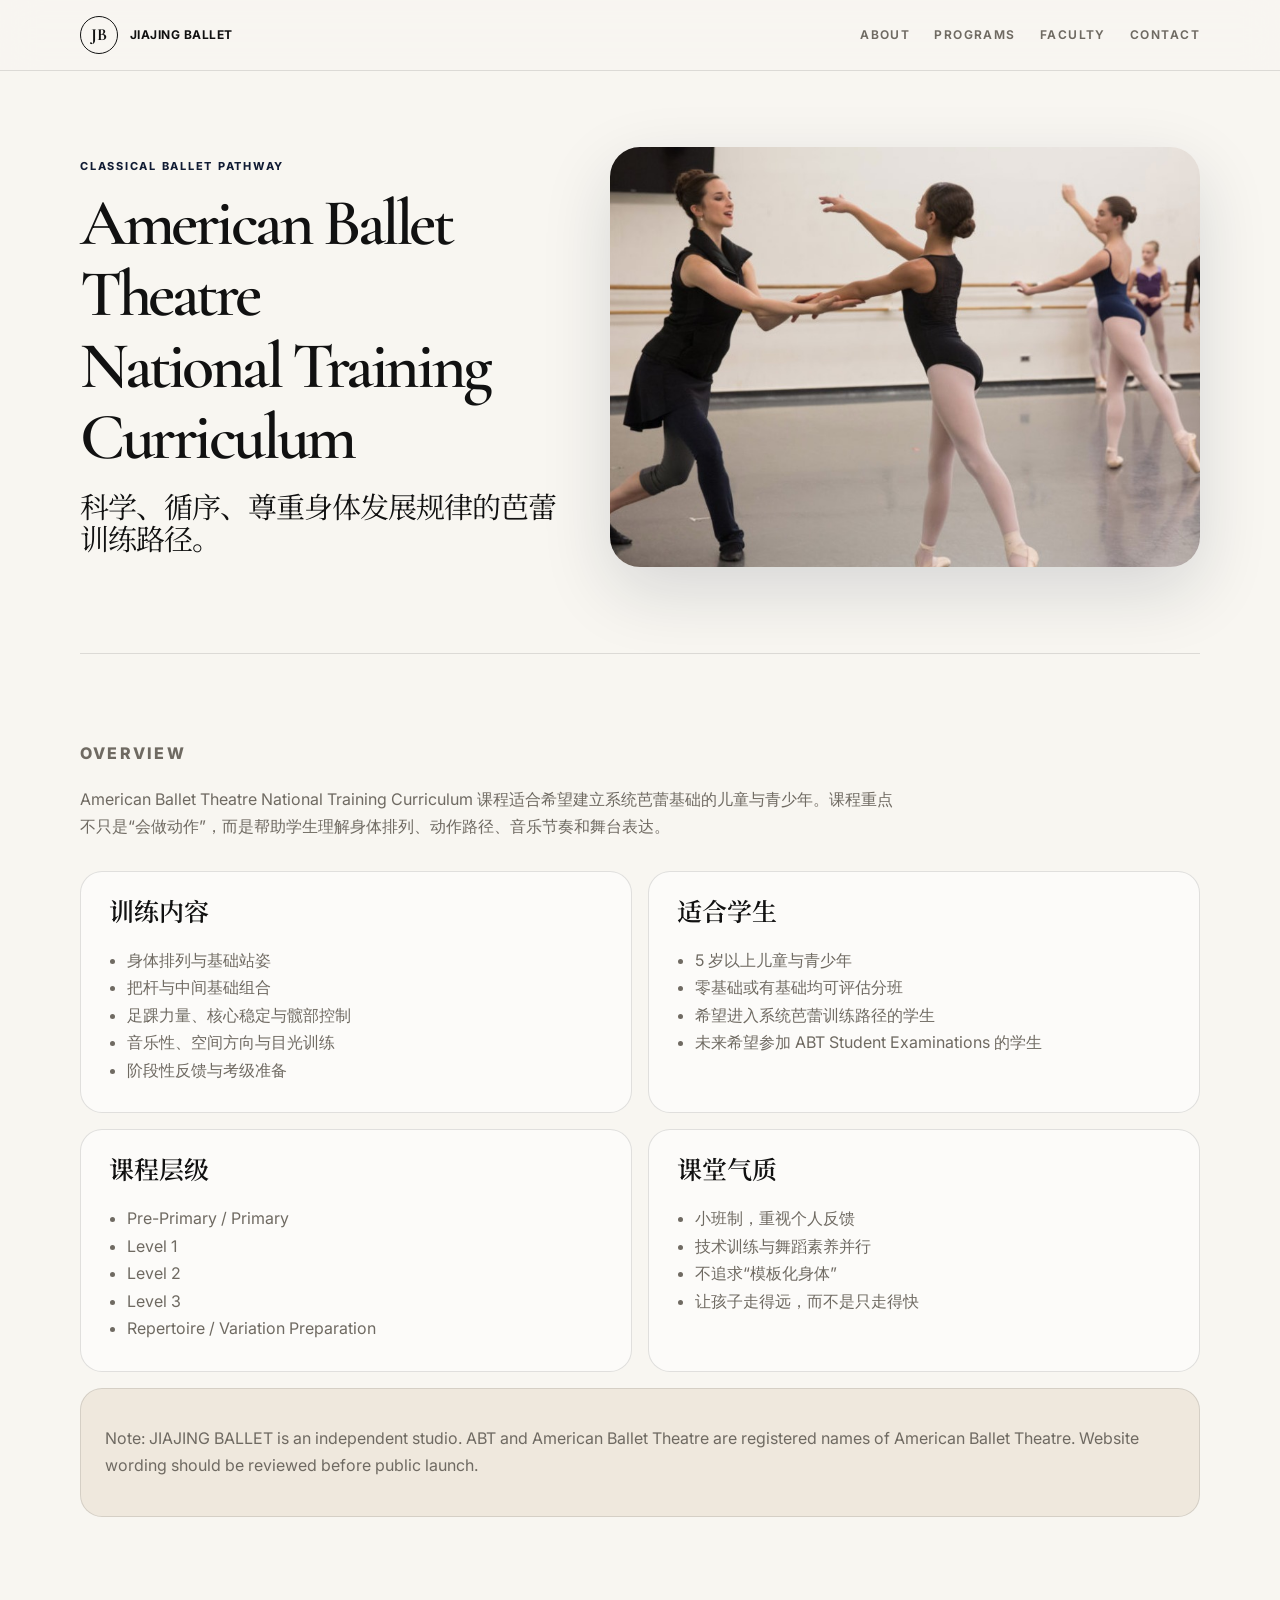
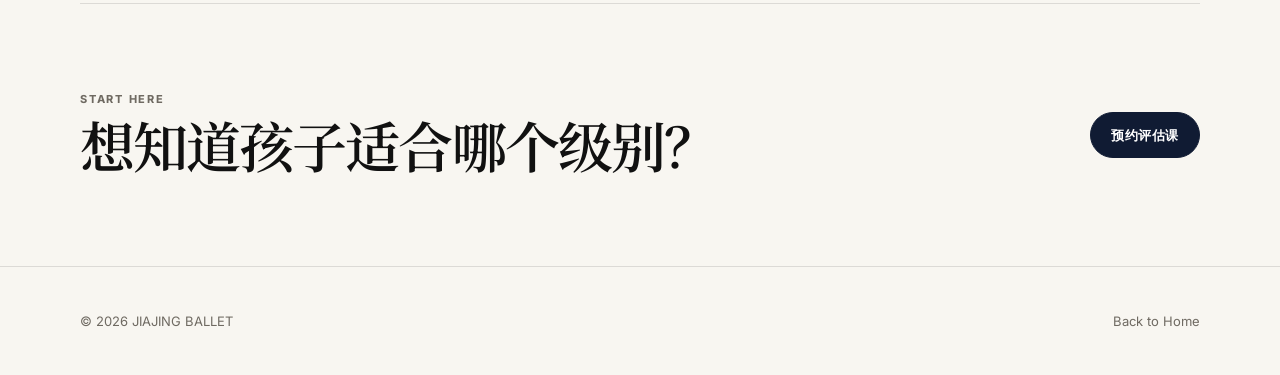
==== programs/abt-ntc.html @ e7e63615 "Add files via upload" ====
<!DOCTYPE html>
<html lang="zh-CN">
<head>
  <meta charset="UTF-8" />
  <meta name="viewport" content="width=device-width, initial-scale=1.0" />
  <title>American Ballet Theatre National Training Curriculum | JIAJING BALLET</title>
  <meta name="description" content="JIAJING BALLET American Ballet Theatre National Training Curriculum 课程介绍。" />
  <link rel="preconnect" href="https://fonts.googleapis.com">
  <link rel="preconnect" href="https://fonts.gstatic.com" crossorigin>
  <link href="https://fonts.googleapis.com/css2?family=Cormorant+Garamond:wght@500;600;700&family=Inter:wght@400;500;600;700&family=Noto+Serif+SC:wght@500;600;700&display=swap" rel="stylesheet">
  <link rel="stylesheet" href="../styles.css" />
</head>
<body>
  <header class="site-header">
    <a class="logo" href="../index.html#hero" aria-label="JIAJING BALLET Home">
      <span class="logo-mark">JB</span>
      <span class="logo-text">JIAJING BALLET</span>
    </a>
    <button class="nav-toggle" aria-label="打开菜单" aria-expanded="false"><span></span><span></span><span></span></button>
    <nav class="main-nav" aria-label="主导航">
      <a href="../index.html#about">About</a>
      <a href="../index.html#programs">Programs</a>
      <a href="../index.html#faculty">Faculty</a>
      <a href="../index.html#contact">Contact</a>
    </nav>
  </header>

  <main>
    <section class="page-hero section-shell">
      <div>
        <p class="eyebrow">Classical Ballet Pathway</p>
        <h1><span>American Ballet Theatre</span><span>National Training Curriculum</span></h1>
        <p class="hero-subtitle">科学、循序、尊重身体发展规律的芭蕾训练路径。</p>
      </div>
      <img src="../assets/abt-class-photo.jpg" alt="Ballet class training at JIAJING BALLET" />
    </section>

    <section class="program-detail section-shell">
      <div class="detail-intro">
        <p class="label">Overview</p>
        <p>American Ballet Theatre National Training Curriculum 课程适合希望建立系统芭蕾基础的儿童与青少年。课程重点不只是“会做动作”，而是帮助学生理解身体排列、动作路径、音乐节奏和舞台表达。</p>
      </div>

      <div class="detail-grid">
        <article>
          <h3>训练内容</h3>
          <ul>
            <li>身体排列与基础站姿</li>
            <li>把杆与中间基础组合</li>
            <li>足踝力量、核心稳定与髋部控制</li>
            <li>音乐性、空间方向与目光训练</li>
            <li>阶段性反馈与考级准备</li>
          </ul>
        </article>
        <article>
          <h3>适合学生</h3>
          <ul>
            <li>5 岁以上儿童与青少年</li>
            <li>零基础或有基础均可评估分班</li>
            <li>希望进入系统芭蕾训练路径的学生</li>
            <li>未来希望参加 ABT Student Examinations 的学生</li>
          </ul>
        </article>
        <article>
          <h3>课程层级</h3>
          <ul>
            <li>Pre-Primary / Primary</li>
            <li>Level 1</li>
            <li>Level 2</li>
            <li>Level 3</li>
            <li>Repertoire / Variation Preparation</li>
          </ul>
        </article>
        <article>
          <h3>课堂气质</h3>
          <ul>
            <li>小班制，重视个人反馈</li>
            <li>技术训练与舞蹈素养并行</li>
            <li>不追求“模板化身体”</li>
            <li>让孩子走得远，而不是只走得快</li>
          </ul>
        </article>
      </div>

      <div class="legal-note">
        <p>Note: JIAJING BALLET is an independent studio. ABT and American Ballet Theatre are registered names of American Ballet Theatre. Website wording should be reviewed before public launch.</p>
      </div>
    </section>

    <section class="contact strip section-shell">
      <div>
        <p class="eyebrow">Start Here</p>
        <h2>想知道孩子适合哪个级别？</h2>
      </div>
      <a class="button primary" href="../index.html#contact">预约评估课</a>
    </section>
  </main>

  <footer class="site-footer">
    <p>© 2026 JIAJING BALLET</p>
    <p><a href="../index.html">Back to Home</a></p>
  </footer>
  <script src="../script.js"></script>
</body>
</html>
---- styles.css ----
:root {
  --ink: #111111;
  --muted: #6f6a62;
  --paper: #f8f6f1;
  --cream: #e9dfd1;
  --white: #ffffff;
  --navy: #101b33;
  --soft-navy: #1d2c4a;
  --deep-navy: #080d1c;
  --sand: #f1eadf;
  --accent: #b7a17f;
  --stone: #cbc2b4;
  --line: rgba(17, 17, 17, 0.12);
  --shadow: 0 24px 70px rgba(16, 27, 51, 0.14);
  --radius-xl: 30px;
  --radius-lg: 22px;
  --radius-md: 14px;
}

* { box-sizing: border-box; }

html { scroll-behavior: smooth; }

body {
  margin: 0;
  font-family: "Inter", "PingFang SC", "Microsoft YaHei", sans-serif;
  background: var(--paper);
  color: var(--ink);
  line-height: 1.72;
}

a { color: inherit; text-decoration: none; }
img { display: block; max-width: 100%; }

.section-shell {
  width: min(1120px, calc(100% - 40px));
  margin: 0 auto;
}

.site-header {
  position: sticky;
  top: 0;
  z-index: 20;
  display: flex;
  align-items: center;
  justify-content: space-between;
  padding: 16px max(20px, calc((100vw - 1120px) / 2));
  background: rgba(248, 246, 241, 0.9);
  backdrop-filter: blur(18px);
  border-bottom: 1px solid var(--line);
}

.logo {
  display: flex;
  align-items: center;
  gap: 12px;
  font-weight: 700;
  letter-spacing: 0.03em;
}

.logo-mark {
  display: grid;
  place-items: center;
  width: 38px;
  height: 38px;
  border: 1px solid var(--ink);
  border-radius: 50%;
  font-family: "Cormorant Garamond", serif;
  font-size: 17px;
}

.logo-text {
  text-transform: uppercase;
  font-size: 12px;
}

.main-nav {
  display: flex;
  align-items: center;
  gap: 24px;
  font-size: 12px;
  font-weight: 650;
  text-transform: uppercase;
  letter-spacing: 0.12em;
}

.main-nav a {
  color: var(--muted);
  transition: color 180ms ease;
}

.main-nav a:hover { color: var(--ink); }

.nav-toggle {
  display: none;
  flex-direction: column;
  gap: 5px;
  border: 0;
  background: transparent;
  padding: 8px;
}

.nav-toggle span {
  width: 24px;
  height: 2px;
  background: var(--ink);
}

.eyebrow {
  margin: 0 0 12px;
  color: var(--navy);
  font-size: 11px;
  font-weight: 750;
  letter-spacing: 0.16em;
  text-transform: uppercase;
}

h1, h2, h3 {
  margin: 0;
  line-height: 1.08;
}

h1 {
  font-family: "Cormorant Garamond", "Noto Serif SC", serif;
  font-size: clamp(52px, 8.8vw, 116px);
  font-weight: 600;
  letter-spacing: -0.052em;
}

h1 span,
.program-card h3 span { display: block; }

h2 {
  font-family: "Cormorant Garamond", "Noto Serif SC", serif;
  font-size: clamp(34px, 4.3vw, 58px);
  font-weight: 600;
  letter-spacing: -0.035em;
}

h3 {
  font-family: "Cormorant Garamond", "Noto Serif SC", serif;
  font-size: 27px;
  font-weight: 600;
}

.hero {
  min-height: calc(100vh - 71px);
  display: grid;
  align-content: center;
  gap: 66px;
  padding: 58px 0 78px;
}

.hero-brand {
  text-align: center;
  margin-bottom: 6px;
}

.hero-brand h1 {
  white-space: nowrap;
}

.slogan {
  width: fit-content;
  margin: 22px auto 0;
  padding: 8px 16px;
  border: 1px solid var(--line);
  border-radius: 999px;
  background: rgba(255, 255, 255, 0.52);
  color: var(--navy);
  font-size: 13px;
  font-weight: 760;
  letter-spacing: 0.09em;
  text-transform: uppercase;
}

.hero-content {
  display: grid;
  grid-template-columns: minmax(0, 1fr) 0.72fr;
  align-items: center;
  gap: 52px;
}

.hero-copy {
  position: relative;
  z-index: 1;
}

.hero-statement {
  max-width: 720px;
  margin: 0;
  color: var(--navy);
  font-size: clamp(22px, 2.45vw, 34px);
  font-weight: 720;
  line-height: 1.42;
  letter-spacing: -0.03em;
}

.hero-subtitle {
  max-width: 660px;
  margin: 24px 0 0;
  font-family: "Cormorant Garamond", "Noto Serif SC", serif;
  color: var(--ink);
  font-size: clamp(30px, 3.9vw, 54px);
  line-height: 1.1;
  letter-spacing: -0.035em;
}

.hero-body {
  max-width: 650px;
  margin: 26px 0 0;
  color: var(--muted);
  font-size: 15.5px;
}

.hero-actions {
  display: flex;
  flex-wrap: wrap;
  gap: 12px;
  margin-top: 34px;
}

.button {
  display: inline-flex;
  align-items: center;
  justify-content: center;
  min-height: 46px;
  padding: 0 20px;
  border-radius: 999px;
  border: 1px solid var(--ink);
  font-size: 13px;
  font-weight: 750;
  letter-spacing: 0.04em;
  transition: transform 180ms ease, background 180ms ease, color 180ms ease;
  cursor: pointer;
}

.button:hover { transform: translateY(-2px); }

.button.primary {
  background: var(--navy);
  border-color: var(--navy);
  color: var(--white);
}

.button.ghost {
  background: transparent;
  color: var(--ink);
}

.text-link {
  display: inline-flex;
  margin-top: 20px;
  color: var(--ink);
  font-size: 13px;
  font-weight: 800;
  letter-spacing: 0.05em;
  text-transform: uppercase;
}

.hero-visual {
  position: relative;
  justify-self: end;
  width: min(100%, 392px);
}

.hero-image,
.hero-visual img {
  width: 100%;
  height: auto;
  max-height: 560px;
  object-fit: contain;
  object-position: center center;
  background: transparent;
  border-radius: var(--radius-xl);
  box-shadow: var(--shadow);
}

.about,
.programs,
.faculty,
.schedule,
.faq,
.contact,
.program-detail,
.strip {
  padding: 86px 0;
  border-top: 1px solid var(--line);
}

.about {
  display: grid;
  grid-template-columns: 0.88fr 1.12fr;
  gap: 56px;
}

.section-kicker {
  position: sticky;
  top: 112px;
  align-self: start;
}

.mission-block {
  padding: 0;
  border: 0;
  border-radius: 0;
  background: transparent;
}

.mission-block p {
  margin: 0 0 18px;
  font-size: 18px;
}

.label {
  margin: 0 0 18px;
  color: var(--navy);
  font-size: 12px;
  font-weight: 800;
  letter-spacing: 0.14em;
  text-transform: uppercase;
}

.mission-block p:not(.label),
.section-heading > p,
.visual-copy p,
.faculty-card p,
.faq p,
.contact p,
.detail-intro p,
.legal-note p,
.program-card p,
.schedule-list p,
.about-grid p,
.detail-grid li,
.detail-grid p {
  color: var(--muted);
}

.growth-heading {
  grid-column: 1 / -1;
  margin-top: 8px;
}

.growth-heading h2 { max-width: 760px; }

.about-grid {
  grid-column: 1 / -1;
  display: grid;
  grid-template-columns: repeat(4, 1fr);
  gap: 16px;
  margin-top: 10px;
}

.about-grid article,
.program-card,
.faculty-card,
.schedule-list,
.faq details,
.contact-form,
.detail-grid article,
.legal-note {
  border: 1px solid var(--line);
  border-radius: var(--radius-lg);
  background: rgba(255, 255, 255, 0.58);
}

.about-grid article { padding: 24px; }

.number,
.tag,
.role,
.note,
.form-hint {
  color: var(--muted);
  font-size: 12px;
}

.about-grid h3 { margin-top: 36px; }

.section-heading {
  display: flex;
  align-items: end;
  justify-content: space-between;
  gap: 36px;
  margin-bottom: 34px;
}

.section-heading > p {
  max-width: 470px;
  margin: 0;
  font-size: 15px;
}

.program-grid {
  display: grid;
  gap: 18px;
}

.program-grid.two-only { grid-template-columns: repeat(2, 1fr); }

.program-card {
  overflow: hidden;
  display: flex;
  flex-direction: column;
}

.program-logo-area {
  display: grid;
  place-items: center;
  width: 100%;
  height: 310px;
  overflow: hidden;
  background: var(--white);
}

.program-logo-area img {
  width: 100%;
  height: 100%;
  object-fit: contain;
}

.program-card-body {
  padding: 28px;
  background: var(--sand);
  border-top: 1px solid var(--line);
  flex: 1;
  display: flex;
  flex-direction: column;
}

.program-card.logo-card { background: var(--white); }

.program-card.logo-card h3 { font-size: clamp(24px, 2.7vw, 34px); }

.program-card-body .text-link { margin-top: auto; padding-top: 24px; }

.faculty-card {
  display: grid;
  grid-template-columns: 290px 1fr;
  gap: 34px;
  padding: 28px;
}

.faculty-portrait {
  width: 100%;
  height: 340px;
  object-fit: cover;
  object-position: center top;
  border-radius: var(--radius-md);
}

.schedule-list { overflow: hidden; }

.schedule-list div {
  display: grid;
  grid-template-columns: 260px 1fr;
  gap: 24px;
  padding: 23px 28px;
  border-bottom: 1px solid var(--line);
}

.schedule-list div:last-child { border-bottom: 0; }

.schedule-list span {
  display: block;
  font-weight: 800;
  letter-spacing: 0.03em;
}

.schedule-list p { margin: 0; }

.faq details {
  padding: 21px 24px;
  margin-bottom: 12px;
}

.faq summary {
  cursor: pointer;
  font-weight: 800;
}

.contact {
  display: grid;
  grid-template-columns: 0.86fr 1.14fr;
  gap: 48px;
}

.contact-form {
  display: grid;
  gap: 17px;
  padding: 26px;
}

label {
  display: grid;
  gap: 8px;
  font-size: 13px;
  font-weight: 800;
  letter-spacing: 0.04em;
}

input,
select {
  width: 100%;
  border: 1px solid var(--line);
  border-radius: 14px;
  background: var(--white);
  padding: 13px 15px;
  font: inherit;
  color: var(--ink);
}

.site-footer {
  display: flex;
  justify-content: space-between;
  gap: 24px;
  padding: 30px max(20px, calc((100vw - 1120px) / 2));
  border-top: 1px solid var(--line);
  color: var(--muted);
  font-size: 13px;
}

.page-hero {
  display: grid;
  grid-template-columns: 0.9fr 1.1fr;
  gap: 48px;
  align-items: center;
  padding: 76px 0 86px;
  min-height: 560px;
}

.page-hero img {
  width: 100%;
  height: 420px;
  object-fit: cover;
  object-position: center center;
  border-radius: var(--radius-xl);
  box-shadow: var(--shadow);
}

.page-hero h1 { font-size: clamp(38px, 5.3vw, 66px); }

.page-hero .hero-subtitle {
  font-size: clamp(21px, 2.3vw, 29px);
  max-width: 620px;
  margin-top: 20px;
}

.page-hero-dark {
  width: 100%;
  max-width: none;
  padding-left: max(20px, calc((100vw - 1120px) / 2));
  padding-right: max(20px, calc((100vw - 1120px) / 2));
  background: linear-gradient(135deg, var(--deep-navy), var(--soft-navy));
  color: var(--white);
}

.page-hero-dark .eyebrow,
.page-hero-dark .hero-subtitle { color: rgba(255, 255, 255, 0.82); }

.detail-intro {
  max-width: 820px;
  margin-bottom: 30px;
}

.detail-intro h2 { margin-bottom: 18px; }

.detail-grid {
  display: grid;
  grid-template-columns: repeat(2, 1fr);
  gap: 16px;
}

.detail-grid.three { grid-template-columns: repeat(3, 1fr); }

.detail-grid article { padding: 28px; }

.detail-grid ul {
  margin: 20px 0 0;
  padding-left: 18px;
}

.detail-grid p { margin: 18px 0 0; }

.detail-soft {
  background: var(--sand);
  width: 100%;
  max-width: none;
  padding-left: max(20px, calc((100vw - 1120px) / 2));
  padding-right: max(20px, calc((100vw - 1120px) / 2));
}

.legal-note {
  margin-top: 16px;
  padding: 20px 24px;
  background: rgba(233, 223, 209, 0.6);
}



.program-detail h2 {
  font-size: clamp(30px, 3.6vw, 46px);
}

.detail-intro p {
  font-size: 16px;
}

.detail-grid article h3 {
  font-size: 25px;
}

.rambert-gallery {
  display: grid;
  grid-template-columns: repeat(3, 1fr);
  gap: 16px;
  margin: 34px 0 0;
}

.rambert-gallery figure {
  margin: 0;
  overflow: hidden;
  border-radius: var(--radius-lg);
  border: 1px solid var(--line);
  background: var(--white);
}

.rambert-gallery img {
  width: 100%;
  height: 240px;
  object-fit: cover;
  object-position: center center;
}

.rambert-gallery figcaption {
  padding: 12px 14px 14px;
  color: var(--muted);
  font-size: 11px;
  line-height: 1.45;
}

.strip {
  display: flex;
  align-items: center;
  justify-content: space-between;
  gap: 24px;
}

@media (max-width: 900px) {
  .nav-toggle { display: flex; }

  .main-nav {
    position: fixed;
    top: 71px;
    left: 0;
    right: 0;
    display: none;
    flex-direction: column;
    align-items: flex-start;
    padding: 22px 20px 28px;
    background: var(--paper);
    border-bottom: 1px solid var(--line);
  }

  .main-nav.is-open { display: flex; }

  .hero-content,
  .about,
  .contact,
  .faculty-card,
  .page-hero,
  .detail-grid,
  .detail-grid.three,
  .rambert-gallery {
    grid-template-columns: 1fr;
  }

  .hero {
    padding-top: 42px;
    gap: 42px;
  }

  .hero-brand h1 { white-space: normal; }

  .section-kicker { position: static; }

  .hero-visual {
    justify-self: center;
    width: min(100%, 360px);
  }

  .hero-image,
  .hero-visual img {
    min-height: 0;
    height: auto;
    max-height: 520px;
  }

  .about-grid,
  .program-grid.two-only {
    grid-template-columns: 1fr 1fr;
  }

  .section-heading,
  .strip {
    align-items: flex-start;
    flex-direction: column;
  }

  .schedule-list div {
    grid-template-columns: 1fr;
    gap: 8px;
  }
}

@media (max-width: 520px) {
  .section-shell { width: min(100% - 28px, 1120px); }

  .hero,
  .about,
  .programs,
  .faculty,
  .schedule,
  .faq,
  .contact,
  .program-detail,
  .strip {
    padding: 64px 0;
  }

  .hero {
    padding-top: 36px;
    gap: 36px;
  }

  h1 { font-size: clamp(48px, 17vw, 76px); }

  .hero-statement { font-size: 22px; }
  .hero-subtitle { font-size: 34px; }

  .hero-image,
  .hero-visual img {
    min-height: 0;
    height: auto;
    max-height: 430px;
  }

  .about-grid,
  .program-grid.two-only {
    grid-template-columns: 1fr;
  }

  .program-logo-area { height: 230px; }

  .rambert-gallery img { height: 260px; }

  .faculty-card,
  .contact-form,
  .detail-grid article,
  .about-grid article {
    padding: 22px;
  }

  .site-footer {
    flex-direction: column;
  }
}
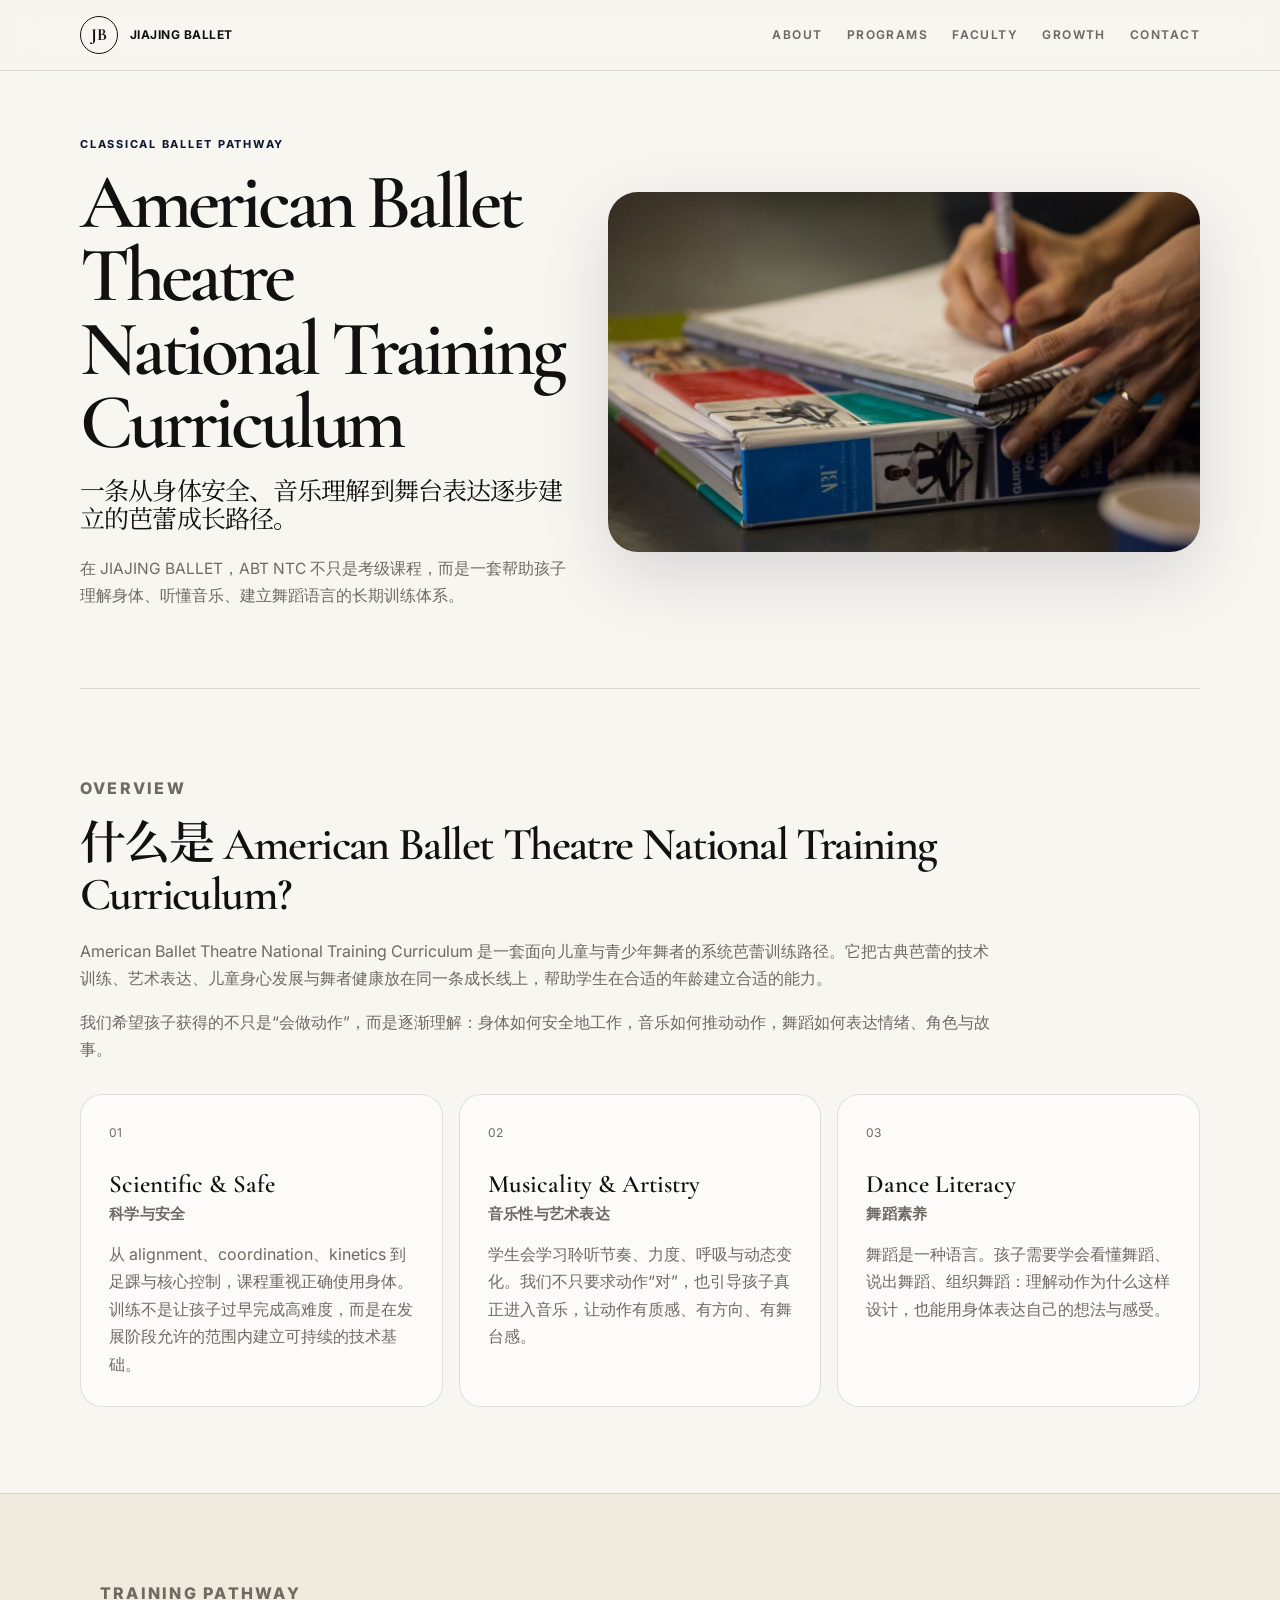
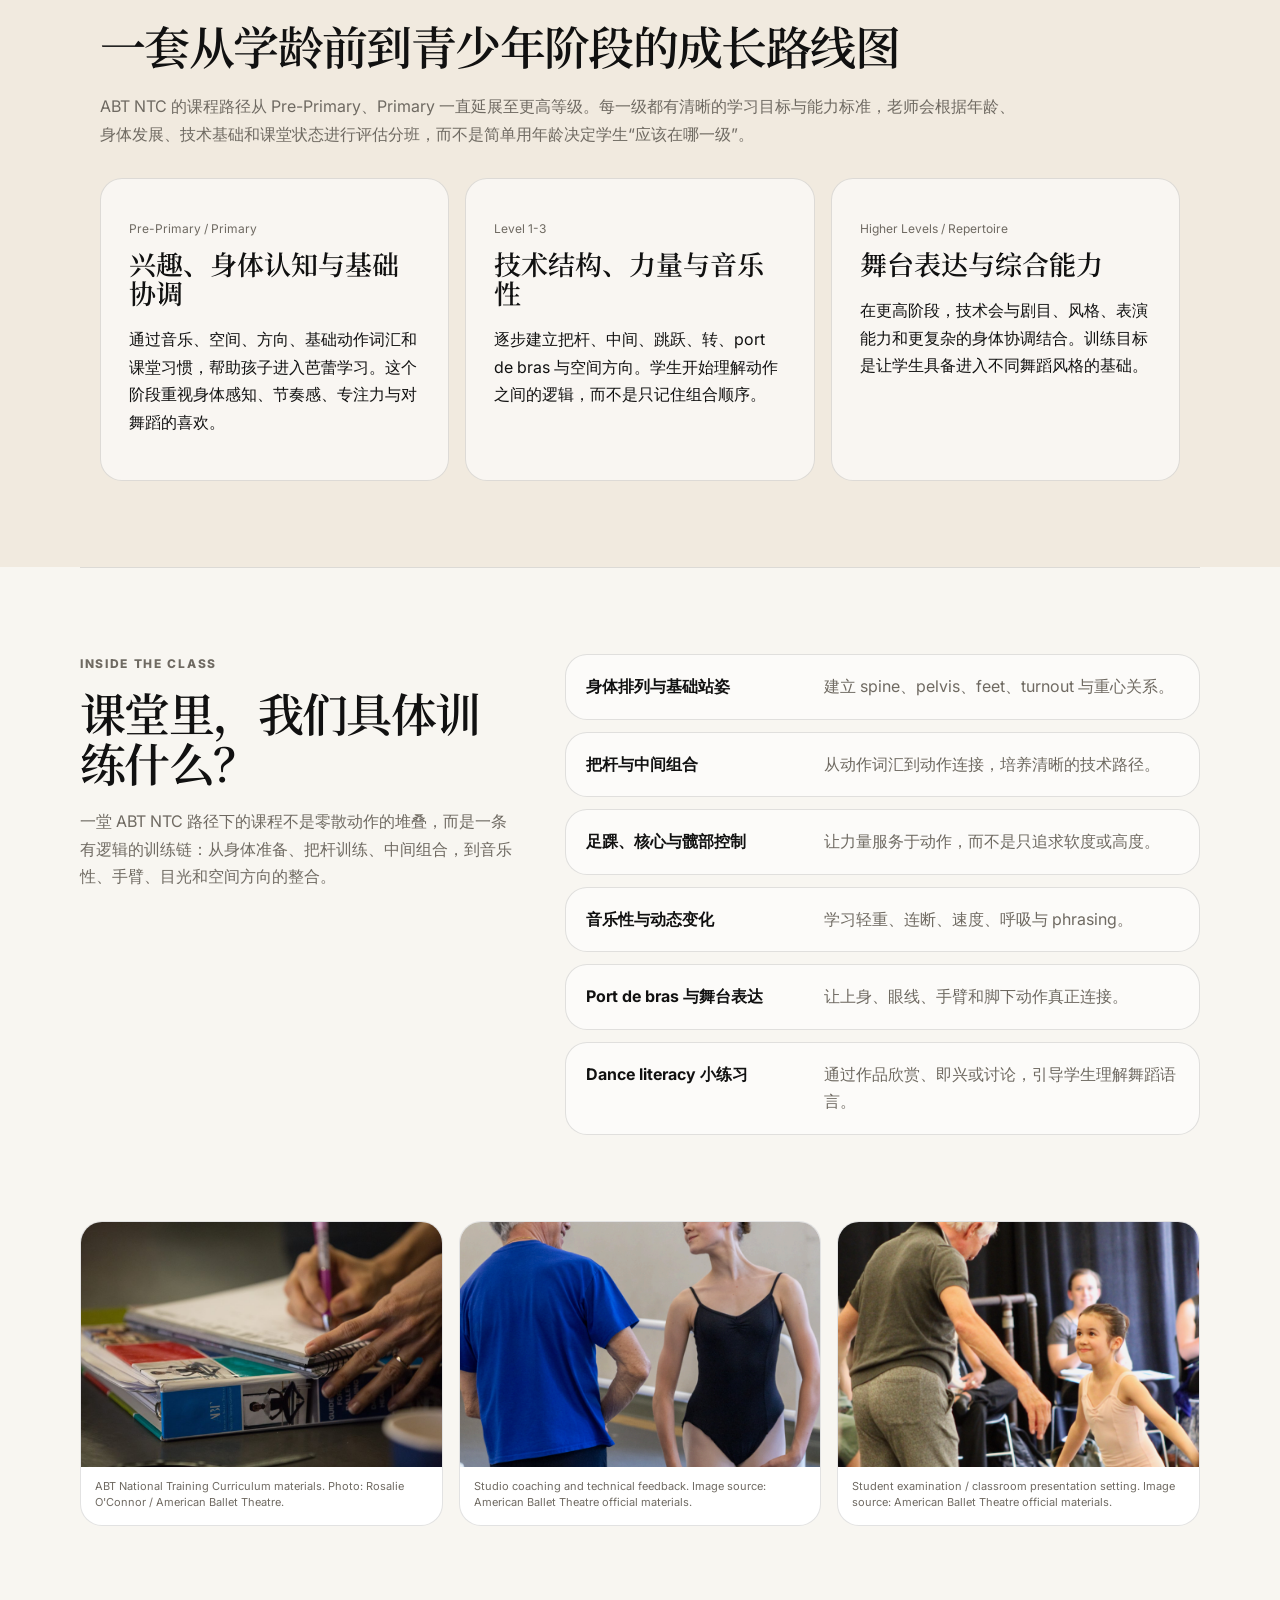
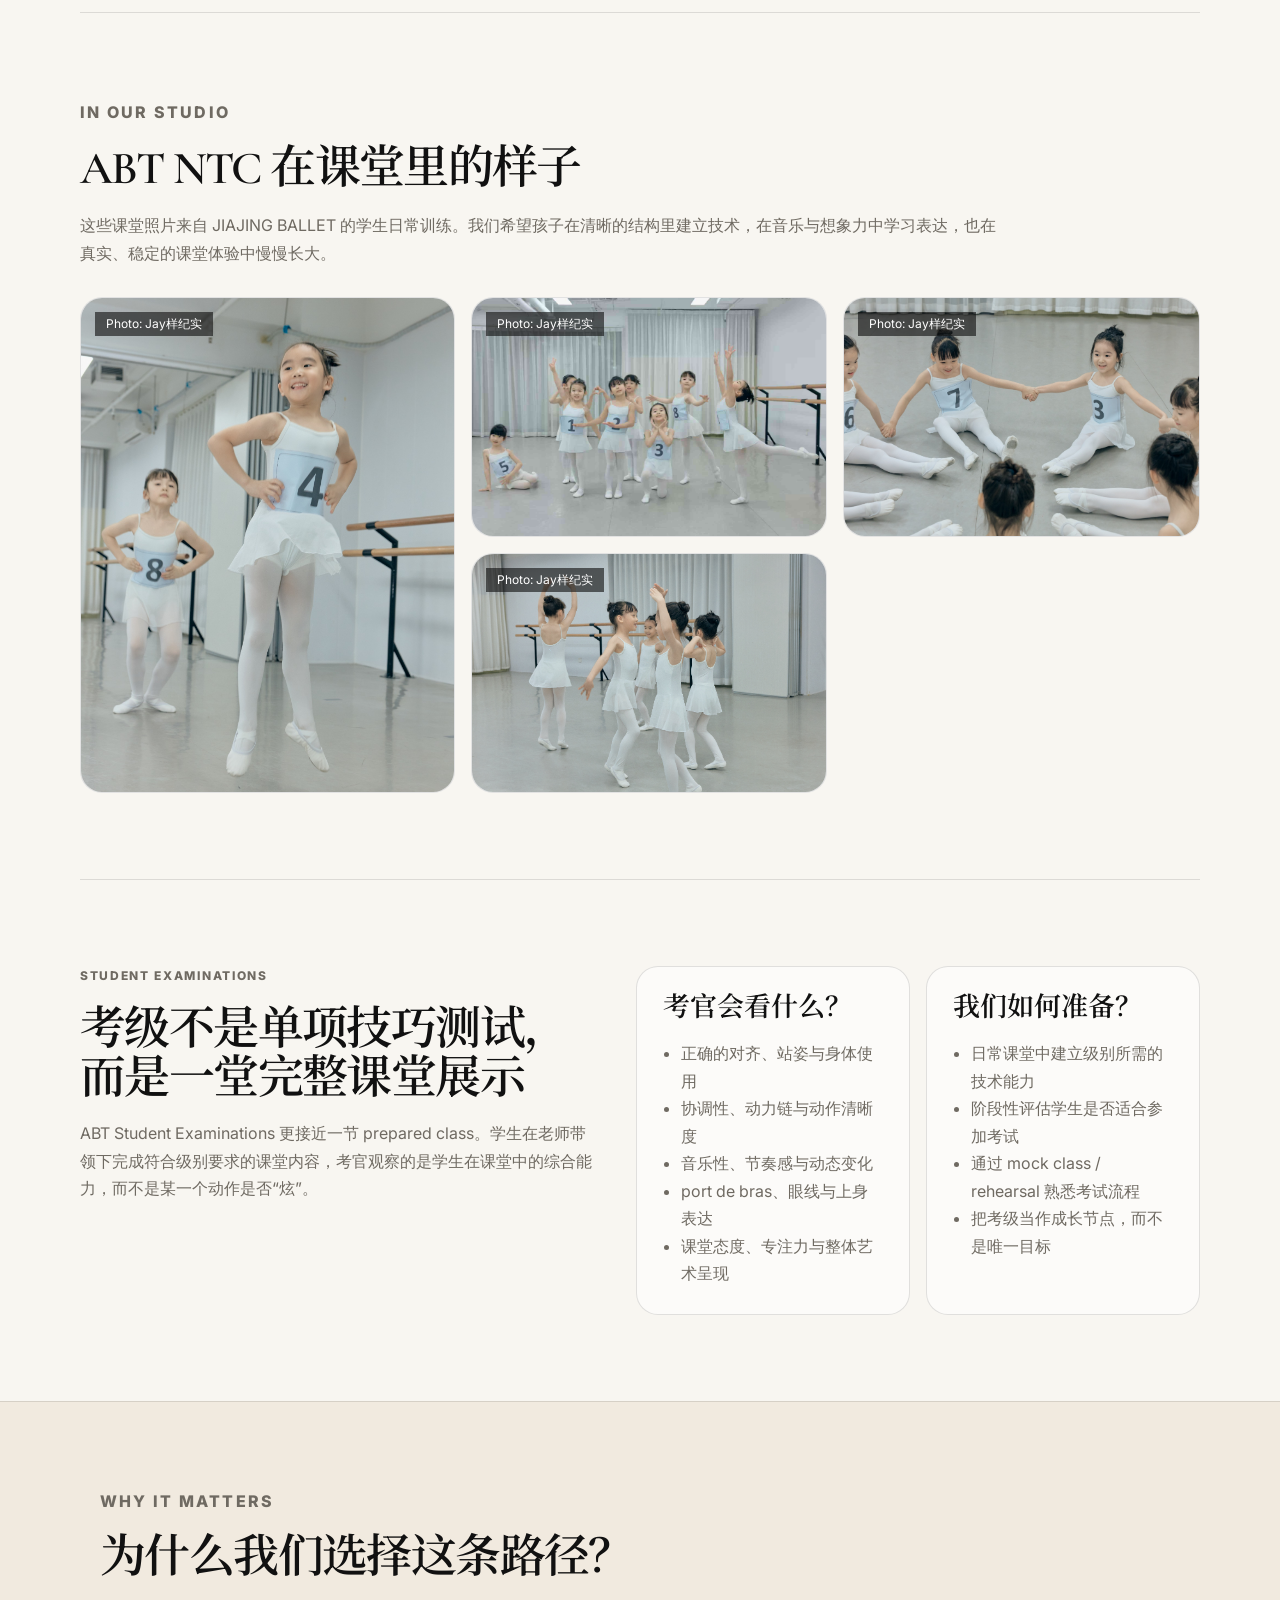
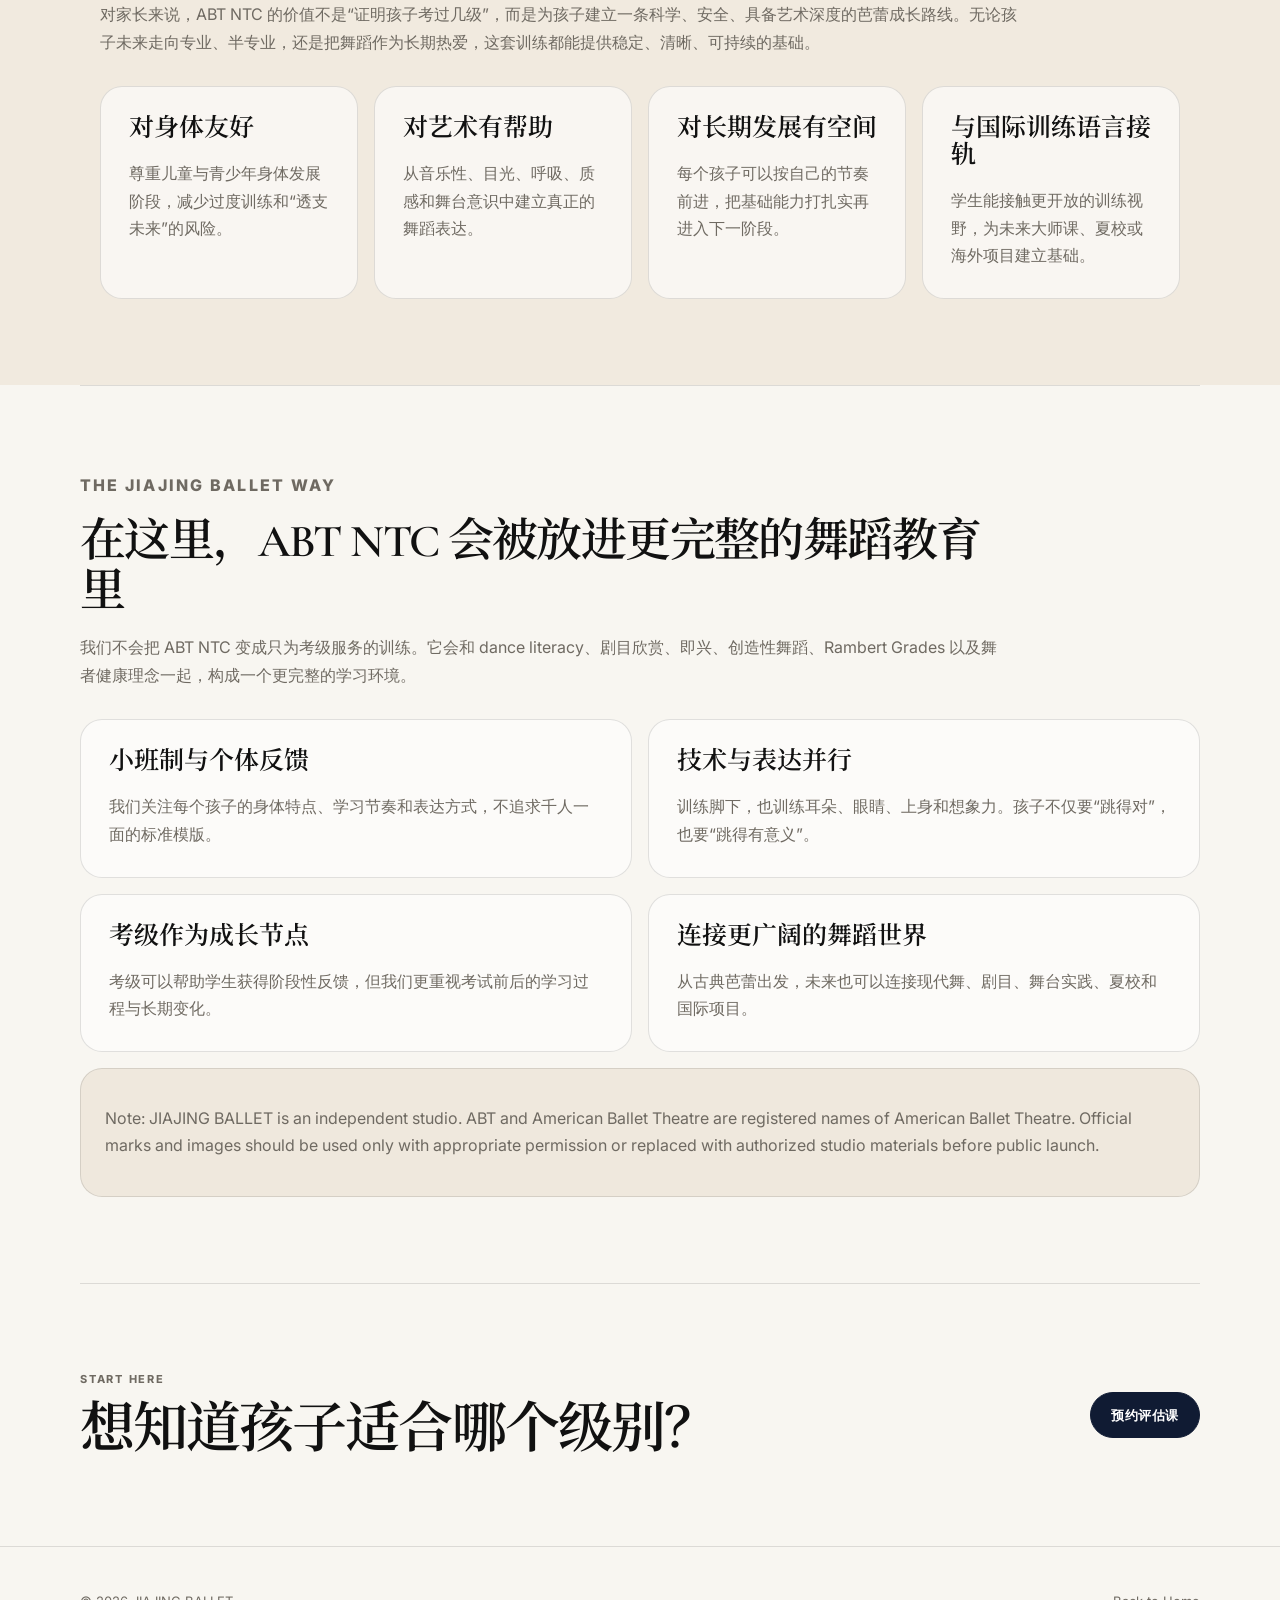
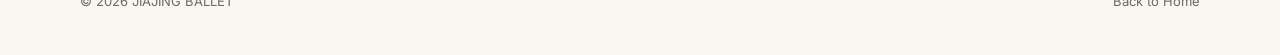
==== commit 1738537f: "Add files via upload" ====
--- a/programs/abt-ntc.html
+++ b/programs/abt-ntc.html
@@ -4,7 +4,7 @@
   <meta charset="UTF-8" />
   <meta name="viewport" content="width=device-width, initial-scale=1.0" />
   <title>American Ballet Theatre National Training Curriculum | JIAJING BALLET</title>
-  <meta name="description" content="JIAJING BALLET American Ballet Theatre National Training Curriculum 课程介绍。" />
+  <meta name="description" content="JIAJING BALLET American Ballet Theatre National Training Curriculum 课程介绍：科学、安全、循序渐进的芭蕾训练路径，包含音乐性、舞蹈素养、个体发展与考级准备。" />
   <link rel="preconnect" href="https://fonts.googleapis.com">
   <link rel="preconnect" href="https://fonts.gstatic.com" crossorigin>
   <link href="https://fonts.googleapis.com/css2?family=Cormorant+Garamond:wght@500;600;700&family=Inter:wght@400;500;600;700&family=Noto+Serif+SC:wght@500;600;700&display=swap" rel="stylesheet">
@@ -21,69 +21,223 @@
       <a href="../index.html#about">About</a>
       <a href="../index.html#programs">Programs</a>
       <a href="../index.html#faculty">Faculty</a>
+      <a href="../index.html#growth">Growth</a>
       <a href="../index.html#contact">Contact</a>
     </nav>
   </header>
 
   <main>
-    <section class="page-hero section-shell">
+    <section class="page-hero section-shell abt-page-hero">
       <div>
         <p class="eyebrow">Classical Ballet Pathway</p>
         <h1><span>American Ballet Theatre</span><span>National Training Curriculum</span></h1>
-        <p class="hero-subtitle">科学、循序、尊重身体发展规律的芭蕾训练路径。</p>
-      </div>
-      <img src="../assets/abt-class-photo.jpg" alt="Ballet class training at JIAJING BALLET" />
-    </section>
-
-    <section class="program-detail section-shell">
-      <div class="detail-intro">
+        <p class="hero-subtitle">一条从身体安全、音乐理解到舞台表达逐步建立的芭蕾成长路径。</p>
+        <p class="page-hero-body">在 JIAJING BALLET，ABT NTC 不只是考级课程，而是一套帮助孩子理解身体、听懂音乐、建立舞蹈语言的长期训练体系。</p>
+      </div>
+      <img src="../assets/abt-ntc-notes-rosalie-oconnor.jpg" alt="American Ballet Theatre National Training Curriculum materials" />
+    </section>
+
+    <section class="program-detail section-shell">
+      <div class="detail-intro wide">
         <p class="label">Overview</p>
-        <p>American Ballet Theatre National Training Curriculum 课程适合希望建立系统芭蕾基础的儿童与青少年。课程重点不只是“会做动作”，而是帮助学生理解身体排列、动作路径、音乐节奏和舞台表达。</p>
-      </div>
-
+        <h2>什么是 American Ballet Theatre National Training Curriculum?</h2>
+        <p>American Ballet Theatre National Training Curriculum 是一套面向儿童与青少年舞者的系统芭蕾训练路径。它把古典芭蕾的技术训练、艺术表达、儿童身心发展与舞者健康放在同一条成长线上，帮助学生在合适的年龄建立合适的能力。</p>
+        <p>我们希望孩子获得的不只是“会做动作”，而是逐渐理解：身体如何安全地工作，音乐如何推动动作，舞蹈如何表达情绪、角色与故事。</p>
+      </div>
+
+      <div class="detail-grid three abt-principles">
+        <article>
+          <span class="number">01</span>
+          <h3>Scientific &amp; Safe<span>科学与安全</span></h3>
+          <p>从 alignment、coordination、kinetics 到足踝与核心控制，课程重视正确使用身体。训练不是让孩子过早完成高难度，而是在发展阶段允许的范围内建立可持续的技术基础。</p>
+        </article>
+        <article>
+          <span class="number">02</span>
+          <h3>Musicality &amp; Artistry<span>音乐性与艺术表达</span></h3>
+          <p>学生会学习聆听节奏、力度、呼吸与动态变化。我们不只要求动作“对”，也引导孩子真正进入音乐，让动作有质感、有方向、有舞台感。</p>
+        </article>
+        <article>
+          <span class="number">03</span>
+          <h3>Dance Literacy<span>舞蹈素养</span></h3>
+          <p>舞蹈是一种语言。孩子需要学会看懂舞蹈、说出舞蹈、组织舞蹈：理解动作为什么这样设计，也能用身体表达自己的想法与感受。</p>
+        </article>
+      </div>
+    </section>
+
+    <section class="program-detail detail-soft">
+      <div class="section-shell">
+        <div class="detail-intro wide">
+          <p class="label">Training Pathway</p>
+          <h2>一套从学龄前到青少年阶段的成长路线图</h2>
+          <p>ABT NTC 的课程路径从 Pre-Primary、Primary 一直延展至更高等级。每一级都有清晰的学习目标与能力标准，老师会根据年龄、身体发展、技术基础和课堂状态进行评估分班，而不是简单用年龄决定学生“应该在哪一级”。</p>
+        </div>
+        <div class="pathway-grid">
+          <article>
+            <p class="tag">Pre-Primary / Primary</p>
+            <h3>兴趣、身体认知与基础协调</h3>
+            <p>通过音乐、空间、方向、基础动作词汇和课堂习惯，帮助孩子进入芭蕾学习。这个阶段重视身体感知、节奏感、专注力与对舞蹈的喜欢。</p>
+          </article>
+          <article>
+            <p class="tag">Level 1-3</p>
+            <h3>技术结构、力量与音乐性</h3>
+            <p>逐步建立把杆、中间、跳跃、转、port de bras 与空间方向。学生开始理解动作之间的逻辑，而不是只记住组合顺序。</p>
+          </article>
+          <article>
+            <p class="tag">Higher Levels / Repertoire</p>
+            <h3>舞台表达与综合能力</h3>
+            <p>在更高阶段，技术会与剧目、风格、表演能力和更复杂的身体协调结合。训练目标是让学生具备进入不同舞蹈风格的基础。</p>
+          </article>
+        </div>
+      </div>
+    </section>
+
+    <section class="program-detail section-shell">
+      <div class="split-section">
+        <div>
+          <p class="label">Inside the Class</p>
+          <h2>课堂里，我们具体训练什么？</h2>
+          <p>一堂 ABT NTC 路径下的课程不是零散动作的堆叠，而是一条有逻辑的训练链：从身体准备、把杆训练、中间组合，到音乐性、手臂、目光和空间方向的整合。</p>
+        </div>
+        <div class="feature-list">
+          <div><strong>身体排列与基础站姿</strong><span>建立 spine、pelvis、feet、turnout 与重心关系。</span></div>
+          <div><strong>把杆与中间组合</strong><span>从动作词汇到动作连接，培养清晰的技术路径。</span></div>
+          <div><strong>足踝、核心与髋部控制</strong><span>让力量服务于动作，而不是只追求软度或高度。</span></div>
+          <div><strong>音乐性与动态变化</strong><span>学习轻重、连断、速度、呼吸与 phrasing。</span></div>
+          <div><strong>Port de bras 与舞台表达</strong><span>让上身、眼线、手臂和脚下动作真正连接。</span></div>
+          <div><strong>Dance literacy 小练习</strong><span>通过作品欣赏、即兴或讨论，引导学生理解舞蹈语言。</span></div>
+        </div>
+      </div>
+    </section>
+
+    <section class="program-detail section-shell compact-top">
+      <div class="program-gallery abt-gallery">
+        <figure>
+          <img src="../assets/abt-ntc-notes-rosalie-oconnor.jpg" alt="ABT National Training Curriculum notes and materials" />
+          <figcaption>ABT National Training Curriculum materials. Photo: Rosalie O'Connor / American Ballet Theatre.</figcaption>
+        </figure>
+        <figure>
+          <img src="../assets/abt-ntc-coaching-student.png" alt="ABT ballet coaching in studio" />
+          <figcaption>Studio coaching and technical feedback. Image source: American Ballet Theatre official materials.</figcaption>
+        </figure>
+        <figure>
+          <img src="../assets/abt-ntc-student-exam.png" alt="ABT student examination setting" />
+          <figcaption>Student examination / classroom presentation setting. Image source: American Ballet Theatre official materials.</figcaption>
+        </figure>
+      </div>
+    </section>
+
+    <section class="program-detail section-shell">
+      <div class="detail-intro wide">
+        <p class="label">In Our Studio</p>
+        <h2>ABT NTC 在课堂里的样子</h2>
+        <p>这些课堂照片来自 JIAJING BALLET 的学生日常训练。我们希望孩子在清晰的结构里建立技术，在音乐与想象力中学习表达，也在真实、稳定的课堂体验中慢慢长大。</p>
+      </div>
+      <div class="program-gallery studio-gallery student-credit-gallery">
+        <figure class="tall">
+          <img src="../assets/student-growth-7.jpg" alt="JIAJING BALLET student in ABT class" />
+          <figcaption>Photo: Jay样纪实</figcaption>
+        </figure>
+        <figure>
+          <img src="../assets/student-growth-2.jpg" alt="JIAJING BALLET students in ABT class" />
+          <figcaption>Photo: Jay样纪实</figcaption>
+        </figure>
+        <figure>
+          <img src="../assets/student-growth-3.jpg" alt="JIAJING BALLET students in ABT circle activity" />
+          <figcaption>Photo: Jay样纪实</figcaption>
+        </figure>
+        <figure>
+          <img src="../assets/student-growth-5.jpg" alt="JIAJING BALLET students dancing together" />
+          <figcaption>Photo: Jay样纪实</figcaption>
+        </figure>
+      </div>
+    </section>
+
+    <section class="program-detail section-shell">
+      <div class="split-section reverse">
+        <div>
+          <p class="label">Student Examinations</p>
+          <h2>考级不是单项技巧测试，而是一堂完整课堂展示</h2>
+          <p>ABT Student Examinations 更接近一节 prepared class。学生在老师带领下完成符合级别要求的课堂内容，考官观察的是学生在课堂中的综合能力，而不是某一个动作是否“炫”。</p>
+        </div>
+        <div class="detail-card-list">
+          <article>
+            <h3>考官会看什么？</h3>
+            <ul>
+              <li>正确的对齐、站姿与身体使用</li>
+              <li>协调性、动力链与动作清晰度</li>
+              <li>音乐性、节奏感与动态变化</li>
+              <li>port de bras、眼线与上身表达</li>
+              <li>课堂态度、专注力与整体艺术呈现</li>
+            </ul>
+          </article>
+          <article>
+            <h3>我们如何准备？</h3>
+            <ul>
+              <li>日常课堂中建立级别所需的技术能力</li>
+              <li>阶段性评估学生是否适合参加考试</li>
+              <li>通过 mock class / rehearsal 熟悉考试流程</li>
+              <li>把考级当作成长节点，而不是唯一目标</li>
+            </ul>
+          </article>
+        </div>
+      </div>
+    </section>
+
+    <section class="program-detail detail-soft">
+      <div class="section-shell">
+        <div class="detail-intro wide">
+          <p class="label">Why It Matters</p>
+          <h2>为什么我们选择这条路径？</h2>
+          <p>对家长来说，ABT NTC 的价值不是“证明孩子考过几级”，而是为孩子建立一条科学、安全、具备艺术深度的芭蕾成长路线。无论孩子未来走向专业、半专业，还是把舞蹈作为长期热爱，这套训练都能提供稳定、清晰、可持续的基础。</p>
+        </div>
+        <div class="detail-grid four">
+          <article>
+            <h3>对身体友好</h3>
+            <p>尊重儿童与青少年身体发展阶段，减少过度训练和“透支未来”的风险。</p>
+          </article>
+          <article>
+            <h3>对艺术有帮助</h3>
+            <p>从音乐性、目光、呼吸、质感和舞台意识中建立真正的舞蹈表达。</p>
+          </article>
+          <article>
+            <h3>对长期发展有空间</h3>
+            <p>每个孩子可以按自己的节奏前进，把基础能力打扎实再进入下一阶段。</p>
+          </article>
+          <article>
+            <h3>与国际训练语言接轨</h3>
+            <p>学生能接触更开放的训练视野，为未来大师课、夏校或海外项目建立基础。</p>
+          </article>
+        </div>
+      </div>
+    </section>
+
+    <section class="program-detail section-shell">
+      <div class="detail-intro wide">
+        <p class="label">The JIAJING BALLET Way</p>
+        <h2>在这里，ABT NTC 会被放进更完整的舞蹈教育里</h2>
+        <p>我们不会把 ABT NTC 变成只为考级服务的训练。它会和 dance literacy、剧目欣赏、即兴、创造性舞蹈、Rambert Grades 以及舞者健康理念一起，构成一个更完整的学习环境。</p>
+      </div>
       <div class="detail-grid">
         <article>
-          <h3>训练内容</h3>
-          <ul>
-            <li>身体排列与基础站姿</li>
-            <li>把杆与中间基础组合</li>
-            <li>足踝力量、核心稳定与髋部控制</li>
-            <li>音乐性、空间方向与目光训练</li>
-            <li>阶段性反馈与考级准备</li>
-          </ul>
-        </article>
-        <article>
-          <h3>适合学生</h3>
-          <ul>
-            <li>5 岁以上儿童与青少年</li>
-            <li>零基础或有基础均可评估分班</li>
-            <li>希望进入系统芭蕾训练路径的学生</li>
-            <li>未来希望参加 ABT Student Examinations 的学生</li>
-          </ul>
-        </article>
-        <article>
-          <h3>课程层级</h3>
-          <ul>
-            <li>Pre-Primary / Primary</li>
-            <li>Level 1</li>
-            <li>Level 2</li>
-            <li>Level 3</li>
-            <li>Repertoire / Variation Preparation</li>
-          </ul>
-        </article>
-        <article>
-          <h3>课堂气质</h3>
-          <ul>
-            <li>小班制，重视个人反馈</li>
-            <li>技术训练与舞蹈素养并行</li>
-            <li>不追求“模板化身体”</li>
-            <li>让孩子走得远，而不是只走得快</li>
-          </ul>
+          <h3>小班制与个体反馈</h3>
+          <p>我们关注每个孩子的身体特点、学习节奏和表达方式，不追求千人一面的标准模版。</p>
+        </article>
+        <article>
+          <h3>技术与表达并行</h3>
+          <p>训练脚下，也训练耳朵、眼睛、上身和想象力。孩子不仅要“跳得对”，也要“跳得有意义”。</p>
+        </article>
+        <article>
+          <h3>考级作为成长节点</h3>
+          <p>考级可以帮助学生获得阶段性反馈，但我们更重视考试前后的学习过程与长期变化。</p>
+        </article>
+        <article>
+          <h3>连接更广阔的舞蹈世界</h3>
+          <p>从古典芭蕾出发，未来也可以连接现代舞、剧目、舞台实践、夏校和国际项目。</p>
         </article>
       </div>
 
       <div class="legal-note">
-        <p>Note: JIAJING BALLET is an independent studio. ABT and American Ballet Theatre are registered names of American Ballet Theatre. Website wording should be reviewed before public launch.</p>
+        <p>Note: JIAJING BALLET is an independent studio. ABT and American Ballet Theatre are registered names of American Ballet Theatre. Official marks and images should be used only with appropriate permission or replaced with authorized studio materials before public launch.</p>
       </div>
     </section>
 
--- a/styles.css
+++ b/styles.css
@@ -279,6 +279,7 @@
 .about,
 .programs,
 .faculty,
+.growth-showcase,
 .schedule,
 .faq,
 .contact,
@@ -324,7 +325,7 @@
 .mission-block p:not(.label),
 .section-heading > p,
 .visual-copy p,
-.faculty-card p,
+.teacher-info p,
 .faq p,
 .contact p,
 .detail-intro p,
@@ -435,19 +436,67 @@
 
 .program-card-body .text-link { margin-top: auto; padding-top: 24px; }
 
-.faculty-card {
-  display: grid;
-  grid-template-columns: 290px 1fr;
-  gap: 34px;
-  padding: 28px;
-}
-
-.faculty-portrait {
-  width: 100%;
-  height: 340px;
+.teaching-team {
+  display: grid;
+  grid-template-columns: repeat(2, 1fr);
+  gap: 18px;
+}
+
+.teacher-card {
+  display: grid;
+  grid-template-columns: 180px 1fr;
+  gap: 24px;
+  padding: 24px;
+  border: 1px solid var(--line);
+  border-radius: var(--radius-lg);
+  background: rgba(255, 255, 255, 0.58);
+}
+
+.teacher-portrait {
+  width: 100%;
+  height: 240px;
   object-fit: cover;
   object-position: center top;
   border-radius: var(--radius-md);
+}
+
+.teacher-info p {
+  color: var(--muted);
+}
+
+.teacher-placeholder-mark {
+  display: grid;
+  place-items: center;
+  width: 100%;
+  height: 240px;
+  border-radius: var(--radius-md);
+  background: linear-gradient(135deg, var(--deep-navy), var(--soft-navy));
+  color: var(--white);
+  font-family: "Cormorant Garamond", serif;
+  font-size: 54px;
+  font-weight: 600;
+  letter-spacing: -0.04em;
+}
+
+.credential-list {
+  display: flex;
+  flex-wrap: wrap;
+  gap: 8px;
+  margin-top: 18px;
+}
+
+.credential-list span {
+  display: inline-flex;
+  align-items: center;
+  min-height: 30px;
+  padding: 6px 10px;
+  border: 1px solid var(--line);
+  border-radius: 999px;
+  background: var(--sand);
+  color: var(--navy);
+  font-size: 11px;
+  font-weight: 750;
+  letter-spacing: 0.03em;
 }
 
 .schedule-list { overflow: hidden; }
@@ -523,26 +572,26 @@
 
 .page-hero {
   display: grid;
-  grid-template-columns: 0.9fr 1.1fr;
-  gap: 48px;
+  grid-template-columns: 0.86fr 1.04fr;
+  gap: 38px;
   align-items: center;
-  padding: 76px 0 86px;
-  min-height: 560px;
+  padding: 64px 0 78px;
+  min-height: 500px;
 }
 
 .page-hero img {
   width: 100%;
-  height: 420px;
+  height: 360px;
   object-fit: cover;
   object-position: center center;
   border-radius: var(--radius-xl);
   box-shadow: var(--shadow);
 }
 
-.page-hero h1 { font-size: clamp(38px, 5.3vw, 66px); }
+.page-hero h1 { font-size: clamp(34px, 4.7vw, 58px); }
 
 .page-hero .hero-subtitle {
-  font-size: clamp(21px, 2.3vw, 29px);
+  font-size: clamp(19px, 2vw, 25px);
   max-width: 620px;
   margin-top: 20px;
 }
@@ -668,11 +717,13 @@
   .hero-content,
   .about,
   .contact,
-  .faculty-card,
+  .teaching-team,
+  .teacher-card,
   .page-hero,
   .detail-grid,
   .detail-grid.three,
-  .rambert-gallery {
+  .rambert-gallery,
+  .growth-gallery {
     grid-template-columns: 1fr;
   }
 
@@ -698,7 +749,8 @@
   }
 
   .about-grid,
-  .program-grid.two-only {
+  .program-grid.two-only,
+  .growth-gallery {
     grid-template-columns: 1fr 1fr;
   }
 
@@ -721,6 +773,7 @@
   .about,
   .programs,
   .faculty,
+  .growth-showcase,
   .schedule,
   .faq,
   .contact,
@@ -747,7 +800,8 @@
   }
 
   .about-grid,
-  .program-grid.two-only {
+  .program-grid.two-only,
+  .growth-gallery {
     grid-template-columns: 1fr;
   }
 
@@ -755,7 +809,7 @@
 
   .rambert-gallery img { height: 260px; }
 
-  .faculty-card,
+  .teacher-card,
   .contact-form,
   .detail-grid article,
   .about-grid article {
@@ -766,3 +820,486 @@
     flex-direction: column;
   }
 }
+
+
+/* ABT detail page expansion */
+.page-hero-body {
+  max-width: 620px;
+  margin: 22px 0 0;
+  color: var(--muted);
+  font-size: 15.5px;
+}
+
+.abt-page-hero img {
+  object-position: center center;
+}
+
+.detail-intro.wide {
+  max-width: 920px;
+}
+
+.detail-intro h2 {
+  margin-bottom: 18px;
+}
+
+.abt-principles article .number {
+  display: block;
+  margin-bottom: 28px;
+}
+
+.pathway-grid {
+  display: grid;
+  grid-template-columns: repeat(3, 1fr);
+  gap: 16px;
+}
+
+.pathway-grid article,
+.detail-card-list article,
+.feature-list div {
+  border: 1px solid var(--line);
+  border-radius: var(--radius-lg);
+  background: rgba(255, 255, 255, 0.58);
+}
+
+.pathway-grid article {
+  padding: 28px;
+}
+
+.pathway-grid article h3 {
+  margin: 10px 0 16px;
+}
+
+.split-section {
+  display: grid;
+  grid-template-columns: 0.82fr 1.18fr;
+  gap: 44px;
+  align-items: start;
+}
+
+.split-section.reverse {
+  grid-template-columns: 1fr 1.1fr;
+}
+
+.split-section p {
+  color: var(--muted);
+}
+
+.feature-list {
+  display: grid;
+  gap: 12px;
+}
+
+.feature-list div {
+  display: grid;
+  grid-template-columns: 220px 1fr;
+  gap: 18px;
+  padding: 18px 20px;
+}
+
+.feature-list strong {
+  color: var(--ink);
+}
+
+.feature-list span {
+  color: var(--muted);
+}
+
+.program-gallery {
+  display: grid;
+  grid-template-columns: repeat(3, 1fr);
+  gap: 16px;
+}
+
+.program-gallery figure {
+  margin: 0;
+  overflow: hidden;
+  border: 1px solid var(--line);
+  border-radius: var(--radius-lg);
+  background: var(--white);
+}
+
+.program-gallery img {
+  width: 100%;
+  height: 245px;
+  object-fit: cover;
+  object-position: center center;
+}
+
+.program-gallery figcaption {
+  padding: 12px 14px 14px;
+  color: var(--muted);
+  font-size: 11px;
+  line-height: 1.45;
+}
+
+.detail-card-list {
+  display: grid;
+  grid-template-columns: 1fr 1fr;
+  gap: 16px;
+}
+
+.detail-card-list article {
+  padding: 26px;
+}
+
+.detail-card-list ul {
+  margin: 18px 0 0;
+  padding-left: 18px;
+  color: var(--muted);
+}
+
+.detail-grid.four {
+  grid-template-columns: repeat(4, 1fr);
+}
+
+.compact-top {
+  padding-top: 0;
+  border-top: 0;
+}
+
+@media (max-width: 900px) {
+  .pathway-grid,
+  .program-gallery,
+  .detail-grid.four,
+  .detail-card-list,
+  .split-section,
+  .split-section.reverse {
+    grid-template-columns: 1fr;
+  }
+
+  .feature-list div {
+    grid-template-columns: 1fr;
+    gap: 6px;
+  }
+}
+
+
+.growth-showcase .section-heading {
+  align-items: end;
+}
+
+.growth-gallery {
+  display: grid;
+  grid-template-columns: repeat(3, 1fr);
+  gap: 16px;
+}
+
+.growth-card {
+  position: relative;
+  display: grid;
+  place-items: center;
+  margin: 0;
+  overflow: hidden;
+  border: 1px solid var(--line);
+  border-radius: var(--radius-lg);
+  background: var(--white);
+}
+
+.growth-card img {
+  width: 100%;
+  height: 300px;
+  object-fit: contain;
+  object-position: center center;
+  background: var(--white);
+}
+
+.growth-card.portrait img {
+  height: 400px;
+}
+
+.growth-card.wide {
+  grid-column: span 2;
+}
+
+.growth-card.wide img {
+  height: 320px;
+}
+
+.growth-card figcaption {
+  position: absolute;
+  top: 14px;
+  left: 14px;
+  padding: 5px 11px;
+  border-radius: 0;
+  background: rgba(17, 17, 17, 0.62);
+  color: var(--white);
+  font-size: 12px;
+  line-height: 1.2;
+  letter-spacing: 0.02em;
+}
+
+.abt-principles article h3 span {
+  display: block;
+  margin-top: 8px;
+  color: var(--muted);
+  font-family: "Inter", "PingFang SC", "Microsoft YaHei", sans-serif;
+  font-size: 15px;
+  font-weight: 700;
+  letter-spacing: 0.02em;
+}
+
+.abt-page-hero .hero-subtitle {
+  max-width: 560px;
+}
+
+.abt-page-hero .page-hero-body {
+  max-width: 540px;
+}
+
+@media (max-width: 900px) {
+  .growth-card.wide { grid-column: span 1; }
+  .growth-card img, .growth-card.portrait img, .growth-card.wide img { height: 320px; }
+}
+
+@media (max-width: 520px) {
+  .growth-card img, .growth-card.portrait img, .growth-card.wide img { height: 250px; }
+  .abt-principles article h3 span { font-size: 14px; }
+}
+
+@media (max-width: 900px) {
+  .teaching-team,
+  .teacher-card {
+    grid-template-columns: 1fr;
+  }
+
+  .teacher-portrait,
+  .teacher-placeholder-mark {
+    height: 320px;
+  }
+
+  .teacher-placeholder {
+    display: none;
+  }
+}
+
+@media (max-width: 520px) {
+  .growth-card img,
+  .growth-card.portrait img,
+  .growth-card.wide img {
+    height: auto;
+    max-height: none;
+  }
+
+  .growth-card figcaption {
+    top: 10px;
+    left: 10px;
+    font-size: 11px;
+  }
+
+  .teacher-portrait,
+  .teacher-placeholder-mark {
+    height: 280px;
+  }
+}
+
+
+/* V16: student growth photos without white padding */
+.growth-card {
+  display: block;
+  background: transparent;
+  line-height: 0;
+}
+
+.growth-card img,
+.growth-card.portrait img,
+.growth-card.wide img {
+  width: 100%;
+  height: auto;
+  max-height: none;
+  object-fit: initial;
+  object-position: initial;
+  background: transparent;
+}
+
+.growth-card figcaption {
+  top: 14px;
+  left: 14px;
+  z-index: 2;
+  line-height: 1.2;
+}
+
+@media (max-width: 520px) {
+  .growth-card figcaption {
+    top: 10px;
+    left: 10px;
+  }
+}
+
+
+/* V17 refinements */
+.abt-page-hero h1 {
+  font-size: clamp(3.4rem, 6.1vw, 5.9rem);
+  line-height: 0.94;
+}
+
+.abt-page-hero img {
+  max-height: 540px;
+  object-fit: cover;
+}
+
+.student-credit-gallery figure {
+  position: relative;
+  overflow: hidden;
+  border-radius: var(--radius-lg);
+  border: 1px solid var(--line);
+  background: var(--white);
+}
+
+.student-credit-gallery img {
+  width: 100%;
+  height: 100%;
+  object-fit: cover;
+  display: block;
+}
+
+.student-credit-gallery figure.tall {
+  grid-row: span 2;
+}
+
+.student-credit-gallery figcaption {
+  position: absolute;
+  top: 14px;
+  left: 14px;
+  z-index: 2;
+  padding: 5px 11px;
+  background: rgba(17, 17, 17, 0.62);
+  color: var(--white);
+  font-size: 12px;
+  line-height: 1.2;
+}
+
+.studio-gallery {
+  grid-template-columns: 1.05fr 1fr 1fr;
+  grid-auto-rows: 240px;
+}
+
+@media (max-width: 900px) {
+  .studio-gallery {
+    grid-template-columns: 1fr 1fr;
+    grid-auto-rows: 220px;
+  }
+  .student-credit-gallery figure.tall {
+    grid-row: span 1;
+  }
+}
+
+@media (max-width: 640px) {
+  .studio-gallery {
+    grid-template-columns: 1fr;
+    grid-auto-rows: auto;
+  }
+  .student-credit-gallery figure.tall,
+  .student-credit-gallery figure {
+    grid-row: span 1;
+  }
+  .student-credit-gallery img {
+    height: auto;
+  }
+}
+
+
+/* V18 Rambert detail page expansion */
+.rambert-page-hero h1 {
+  font-size: clamp(4.2rem, 8vw, 8rem);
+}
+
+.rambert-page-hero .hero-subtitle,
+.rambert-page-hero .page-hero-body {
+  max-width: 560px;
+}
+
+.hero-credit-image,
+.feature-image {
+  position: relative;
+  margin: 0;
+  overflow: hidden;
+  border-radius: var(--radius-xl);
+  box-shadow: var(--shadow);
+  background: var(--white);
+}
+
+.hero-credit-image img,
+.feature-image img {
+  width: 100%;
+  height: 430px;
+  object-fit: cover;
+  object-position: center center;
+}
+
+.hero-credit-image figcaption,
+.feature-image figcaption {
+  position: absolute;
+  top: 14px;
+  left: 14px;
+  padding: 5px 11px;
+  background: rgba(17, 17, 17, 0.62);
+  color: var(--white);
+  font-size: 12px;
+  line-height: 1.2;
+}
+
+.rambert-strands article h3 span {
+  display: block;
+  margin-top: 8px;
+  color: var(--muted);
+  font-family: "Inter", "PingFang SC", "Microsoft YaHei", sans-serif;
+  font-size: 15px;
+  font-weight: 700;
+  letter-spacing: 0.02em;
+}
+
+.rambert-feature-gallery {
+  grid-template-columns: 1.05fr 1fr 1fr;
+  grid-auto-rows: 245px;
+}
+
+.rambert-feature-gallery figure.tall {
+  grid-row: span 2;
+}
+
+.detail-card-list.single-column {
+  grid-template-columns: 1fr;
+}
+
+@media (max-width: 900px) {
+  .rambert-feature-gallery {
+    grid-template-columns: 1fr 1fr;
+    grid-auto-rows: 230px;
+  }
+
+  .rambert-feature-gallery figure.tall {
+    grid-row: span 1;
+  }
+
+  .hero-credit-image img,
+  .feature-image img {
+    height: 360px;
+  }
+}
+
+@media (max-width: 640px) {
+  .rambert-feature-gallery {
+    grid-template-columns: 1fr;
+    grid-auto-rows: auto;
+  }
+
+  .rambert-feature-gallery img,
+  .hero-credit-image img,
+  .feature-image img {
+    height: auto;
+  }
+
+  .rambert-page-hero h1 {
+    font-size: clamp(4rem, 18vw, 6rem);
+  }
+}
+
+
+/* V19 FAQ refinement */
+.faq details[open] {
+  background: var(--sand);
+}
+
+.faq details p + p {
+  margin-top: 12px;
+}
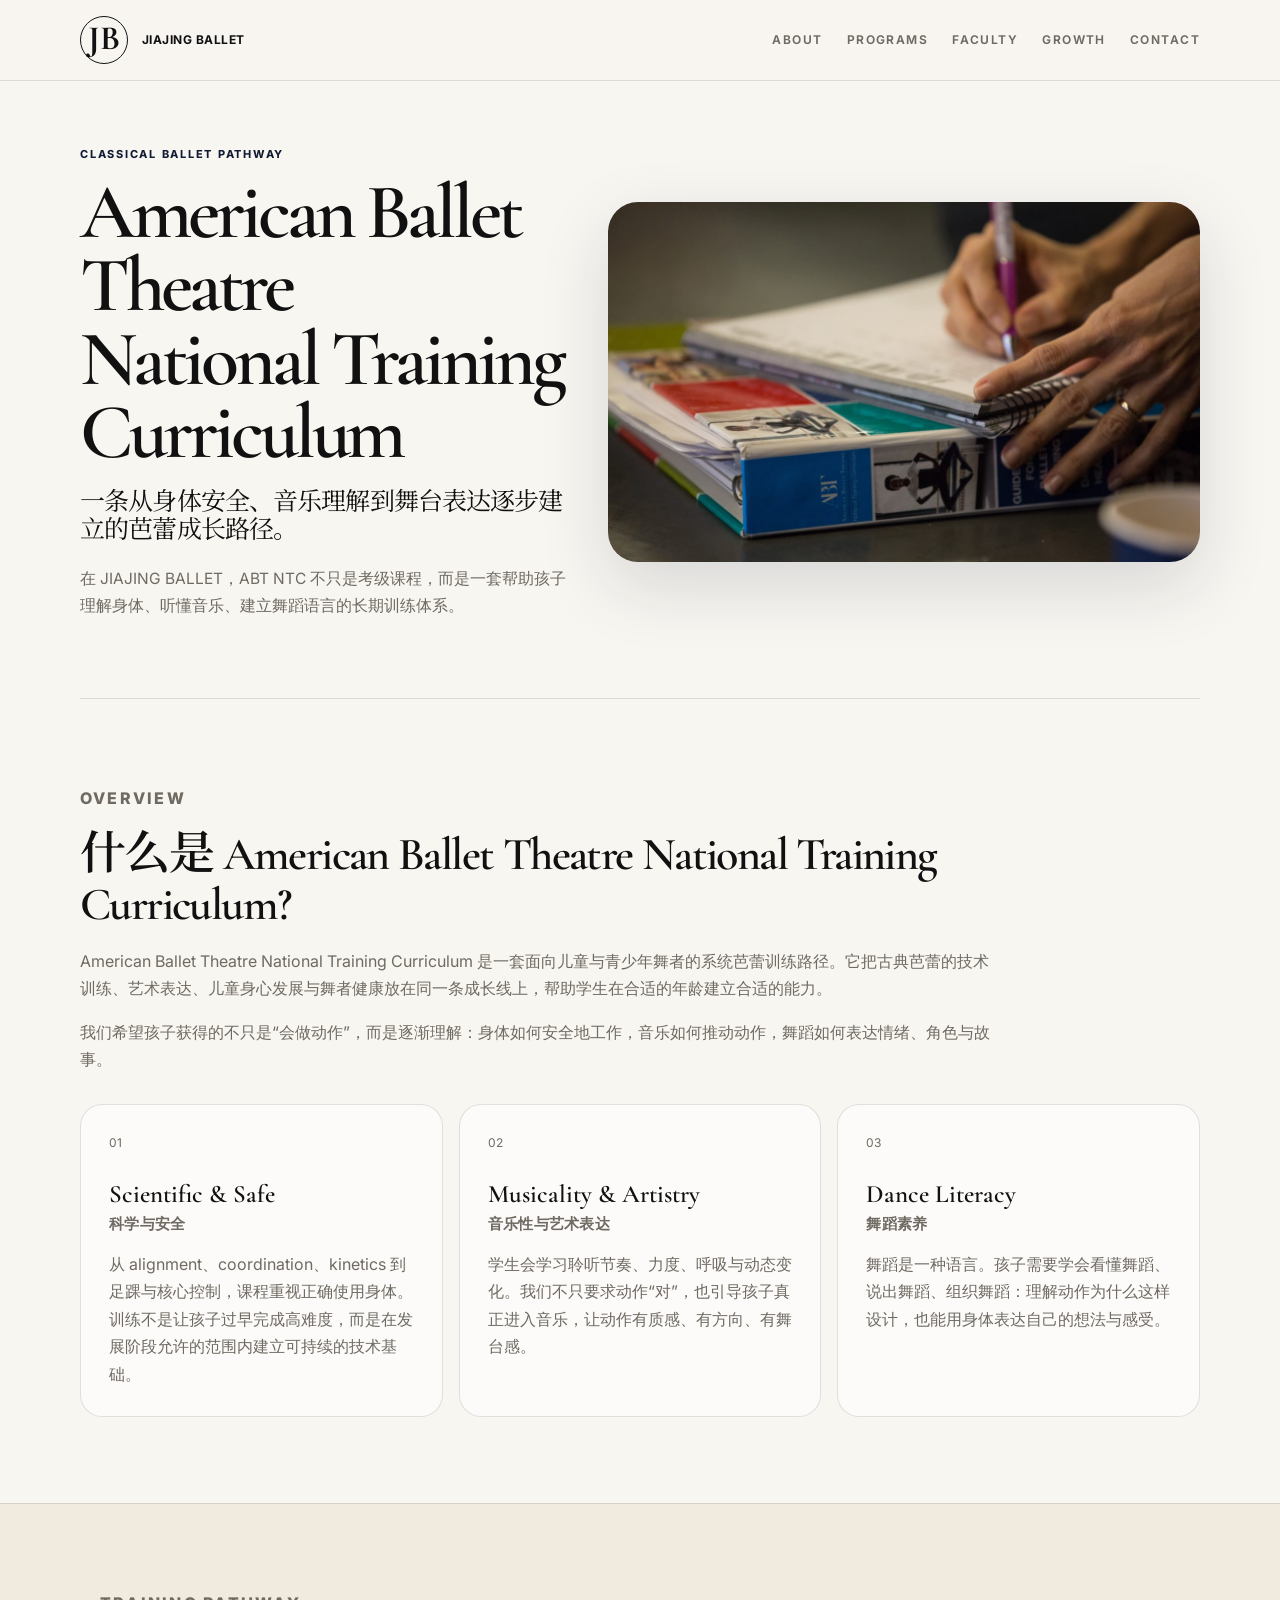
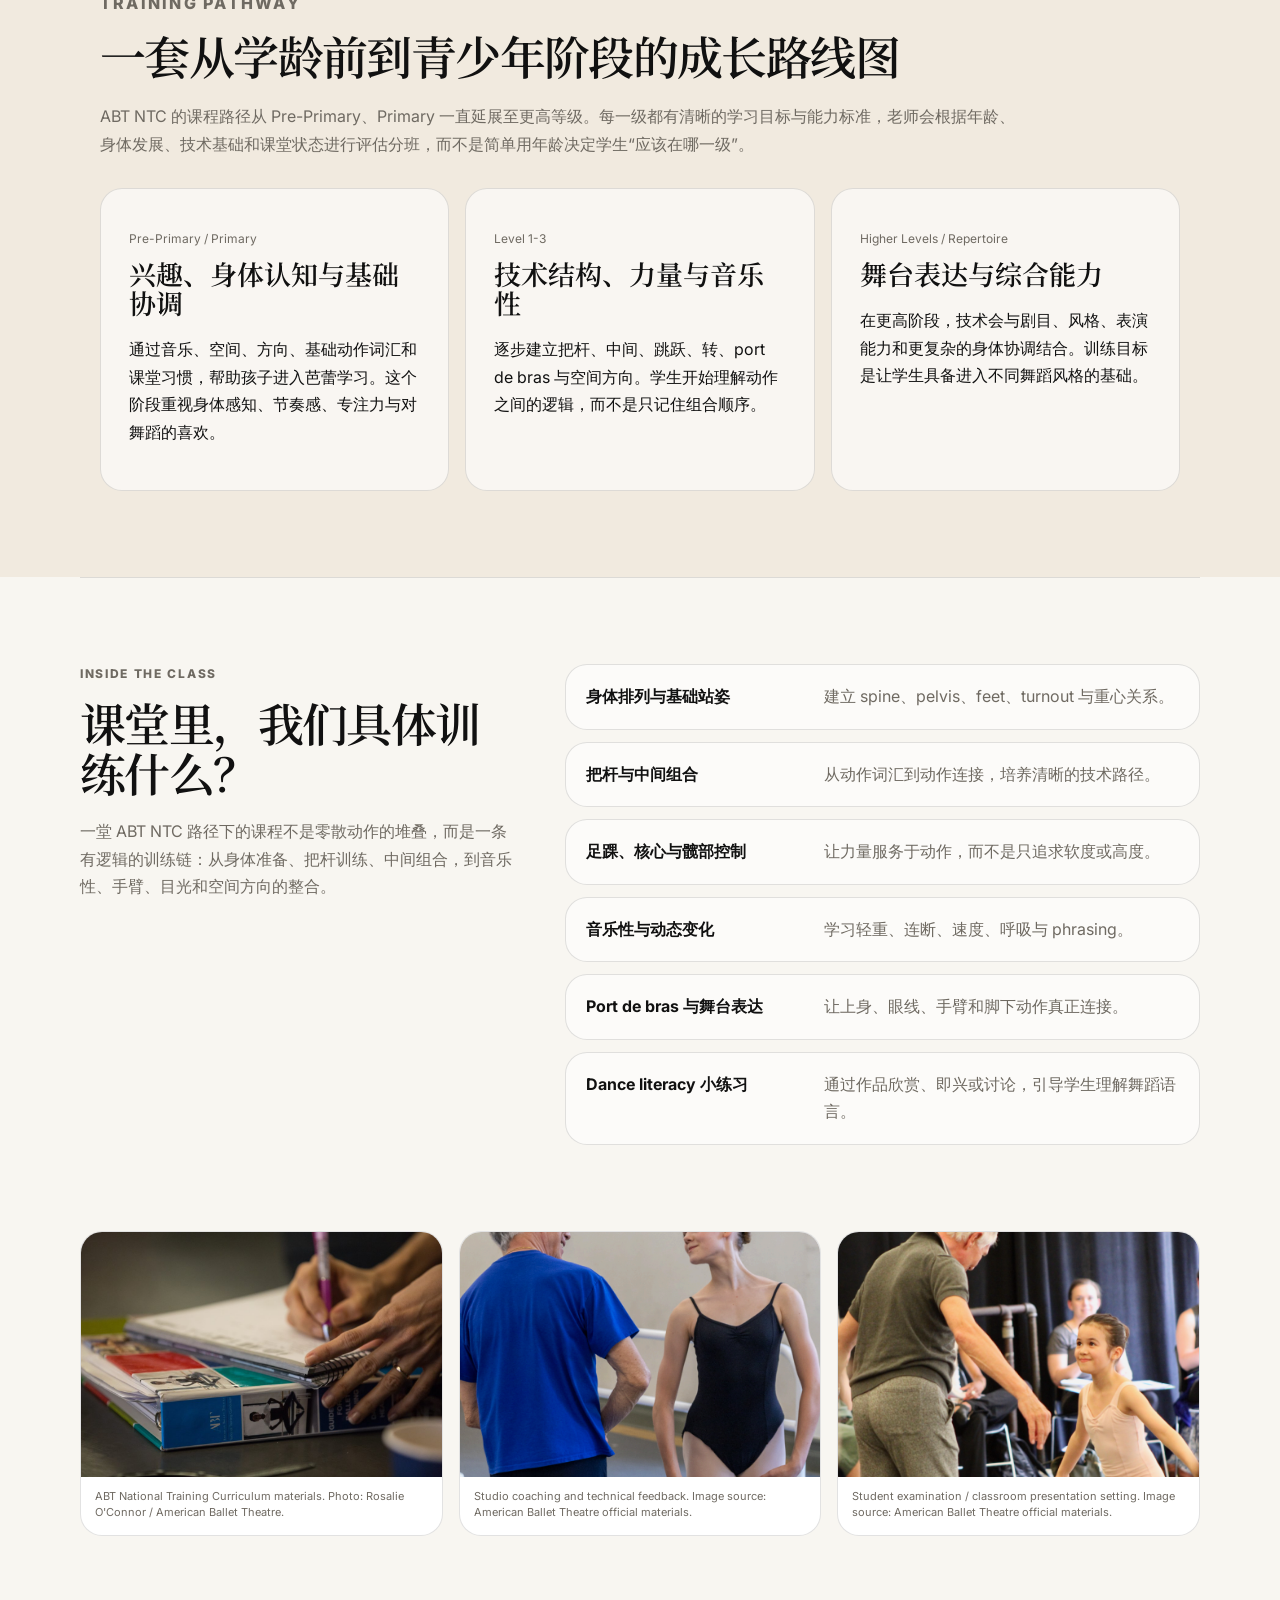
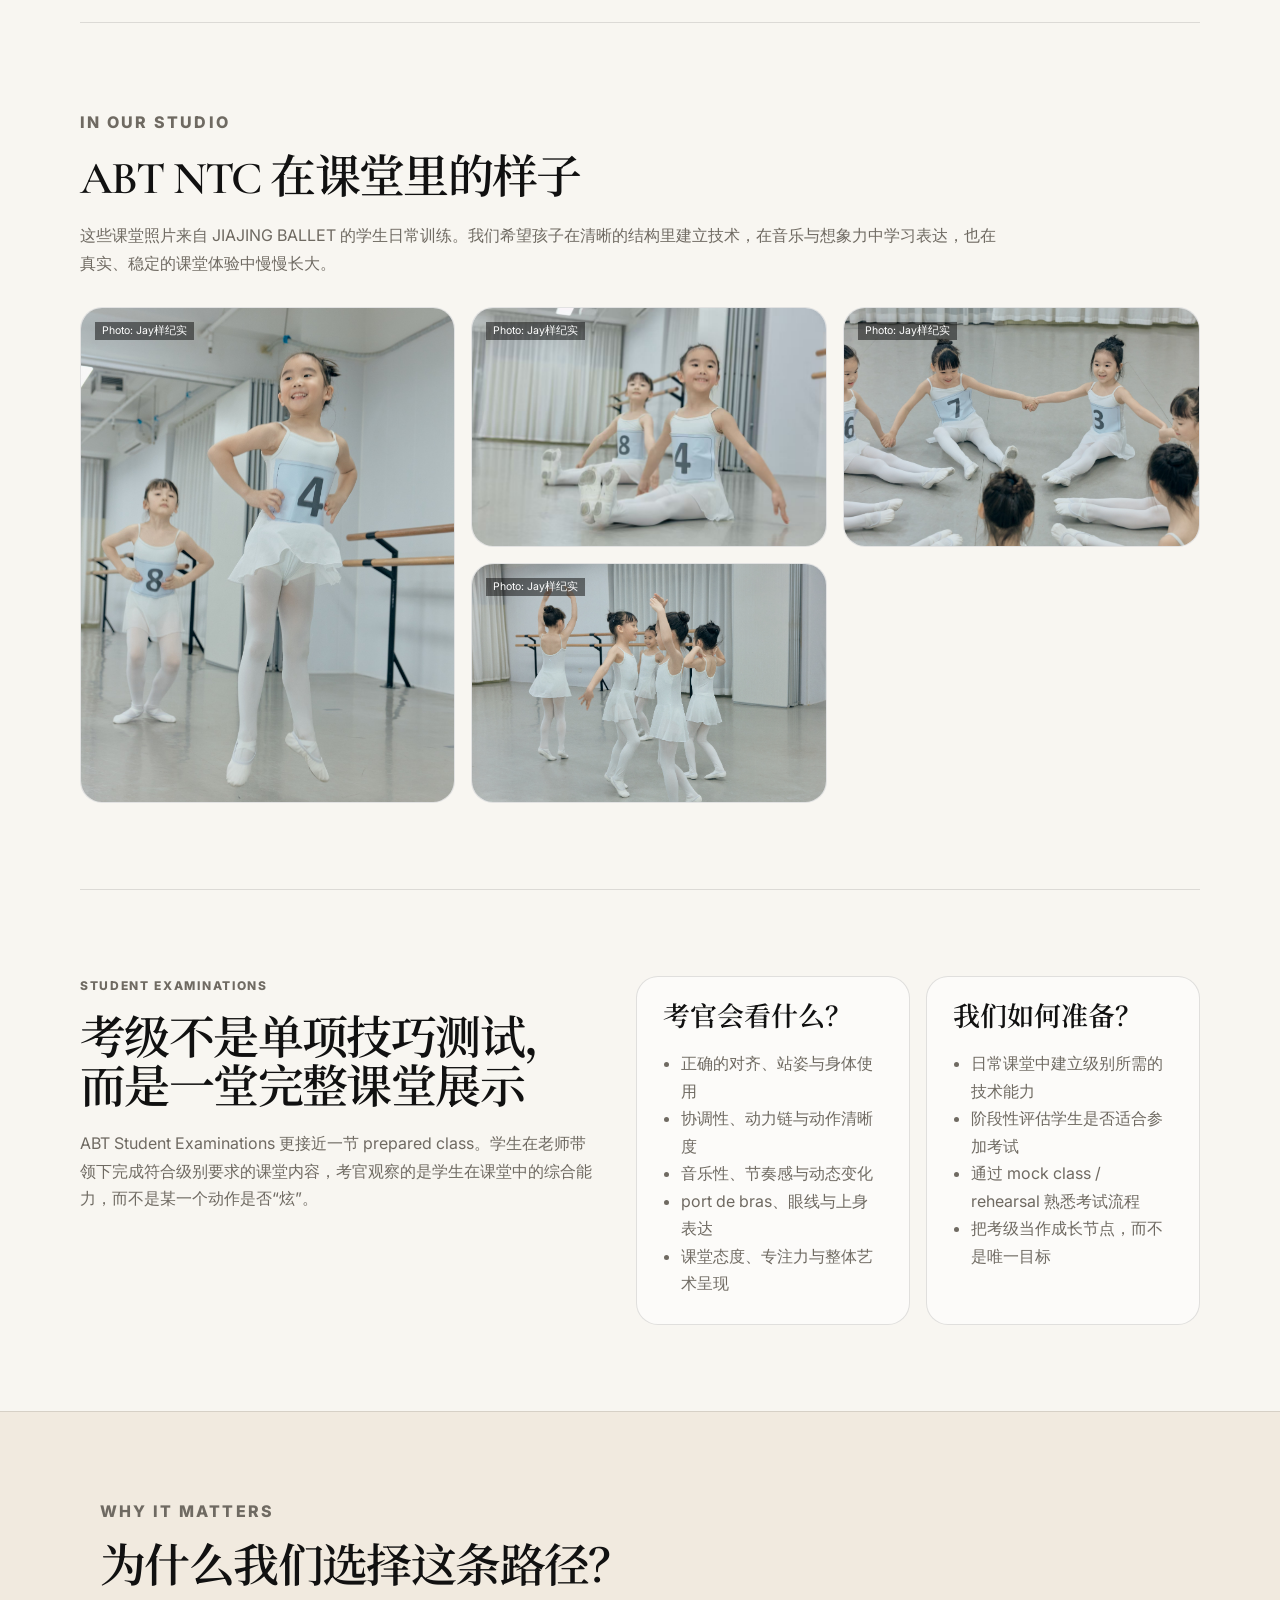
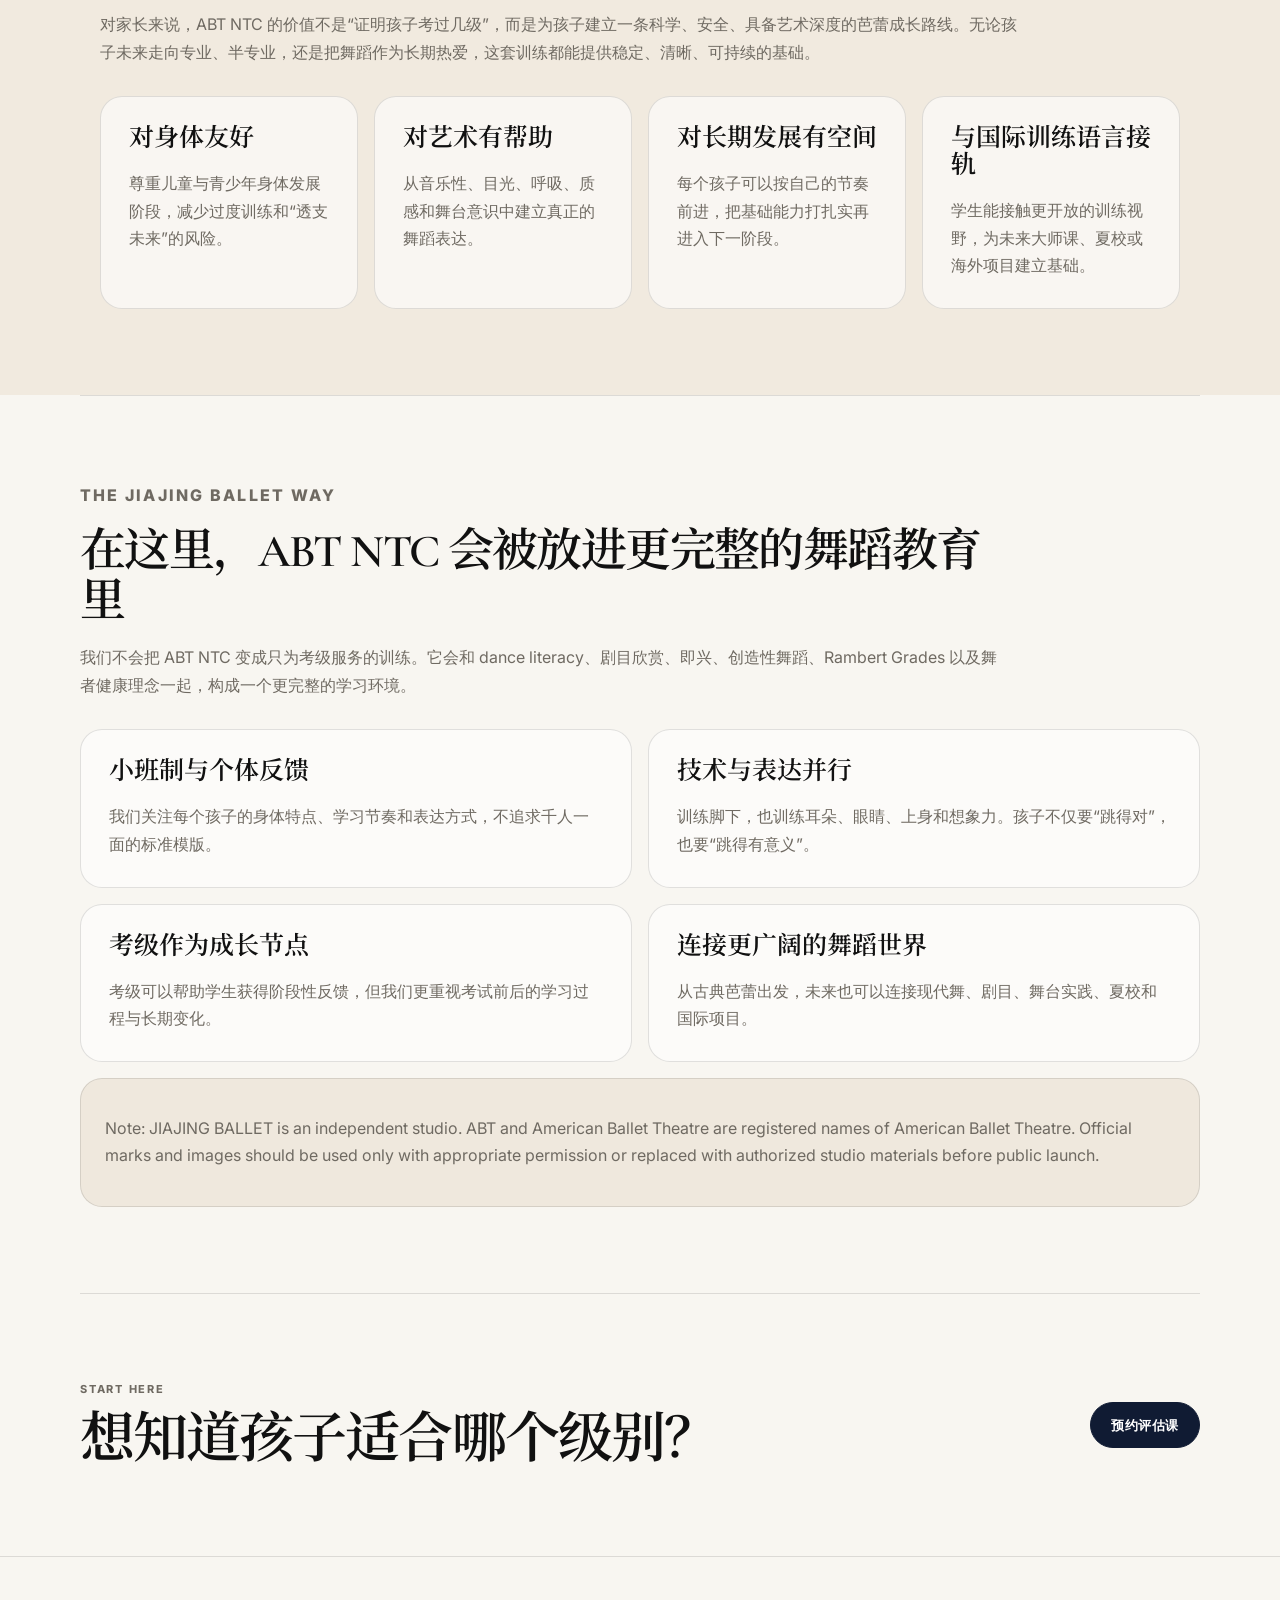
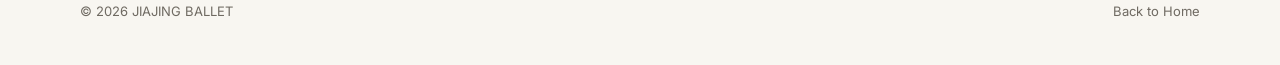
==== commit cf201cc0: "Add files via upload" ====
--- a/programs/abt-ntc.html
+++ b/programs/abt-ntc.html
@@ -8,7 +8,7 @@
   <link rel="preconnect" href="https://fonts.googleapis.com">
   <link rel="preconnect" href="https://fonts.gstatic.com" crossorigin>
   <link href="https://fonts.googleapis.com/css2?family=Cormorant+Garamond:wght@500;600;700&family=Inter:wght@400;500;600;700&family=Noto+Serif+SC:wght@500;600;700&display=swap" rel="stylesheet">
-  <link rel="stylesheet" href="../styles.css" />
+  <link rel="stylesheet" href="../styles.css?v=21" />
 </head>
 <body>
   <header class="site-header">
@@ -254,6 +254,6 @@
     <p>© 2026 JIAJING BALLET</p>
     <p><a href="../index.html">Back to Home</a></p>
   </footer>
-  <script src="../script.js"></script>
+  <script src="../script.js?v=21"></script>
 </body>
 </html>
--- a/styles.css
+++ b/styles.css
@@ -1303,3 +1303,514 @@
 .faq details p + p {
   margin-top: 12px;
 }
+
+
+/* V20 hero credit, WeChat block, and mobile gallery polish */
+.hero-image-wrap {
+  position: relative;
+  margin: 0;
+  width: 100%;
+  line-height: 0;
+}
+
+.hero-image-wrap figcaption {
+  position: absolute;
+  top: 14px;
+  left: 14px;
+  z-index: 2;
+  padding: 4px 9px;
+  background: rgba(17, 17, 17, 0.58);
+  color: var(--white);
+  font-size: 11px;
+  line-height: 1.15;
+  letter-spacing: 0.01em;
+}
+
+.wechat-follow { padding-top: 0; }
+
+.wechat-card {
+  display: grid;
+  grid-template-columns: 1fr 220px;
+  gap: 34px;
+  align-items: center;
+  padding: 38px;
+  border: 1px solid var(--line);
+  border-radius: var(--radius-xl);
+  background: var(--sand);
+}
+
+.wechat-card h2 {
+  margin-top: 10px;
+  max-width: 680px;
+}
+
+.wechat-card p {
+  max-width: 680px;
+  color: var(--muted);
+}
+
+.wechat-actions {
+  display: flex;
+  flex-wrap: wrap;
+  gap: 12px;
+  margin-top: 24px;
+}
+
+.tiny-note {
+  margin-top: 14px;
+  font-size: 12px;
+  color: var(--muted);
+}
+
+.qr-card {
+  margin: 0;
+  padding: 16px;
+  border: 1px solid var(--line);
+  border-radius: var(--radius-lg);
+  background: var(--white);
+  text-align: center;
+}
+
+.qr-card img {
+  width: 100%;
+  max-width: 168px;
+  display: block;
+  margin: 0 auto;
+}
+
+.qr-card figcaption {
+  margin-top: 12px;
+  color: var(--ink);
+  font-size: 13px;
+  line-height: 1.5;
+}
+
+.qr-card figcaption span {
+  color: var(--muted);
+  font-size: 12px;
+}
+
+.growth-card figcaption,
+.student-credit-gallery figcaption {
+  font-size: 10.5px;
+  padding: 3px 7px;
+  background: rgba(17, 17, 17, 0.52);
+  line-height: 1.15;
+  white-space: nowrap;
+}
+
+@media (max-width: 900px) {
+  .wechat-card { grid-template-columns: 1fr; }
+  .qr-card { justify-self: start; }
+}
+
+@media (max-width: 640px) {
+  .growth-gallery {
+    grid-template-columns: 1fr;
+    gap: 18px;
+  }
+
+  .growth-card,
+  .growth-card.wide,
+  .growth-card.portrait {
+    grid-column: span 1;
+    width: 100%;
+    border-radius: 20px;
+  }
+
+  .growth-card img,
+  .growth-card.portrait img,
+  .growth-card.wide img {
+    width: 100%;
+    height: auto;
+    max-height: none;
+    display: block;
+  }
+
+  .growth-card figcaption {
+    top: 10px;
+    left: 10px;
+    font-size: 9.5px;
+    padding: 3px 7px;
+  }
+
+  .student-credit-gallery figcaption {
+    font-size: 9.5px;
+    padding: 3px 7px;
+  }
+
+  .hero-image-wrap figcaption {
+    top: 10px;
+    left: 10px;
+    font-size: 9.5px;
+    padding: 3px 7px;
+  }
+
+  .wechat-card {
+    grid-template-columns: 1fr;
+    gap: 24px;
+    padding: 26px 22px;
+  }
+
+  .qr-card {
+    max-width: 220px;
+    margin: 0 auto;
+    justify-self: center;
+  }
+}
+
+
+/* V21: WeChat block moved after appointment section + lighter typography */
+.wechat-follow {
+  padding-top: 0;
+}
+
+.wechat-card {
+  padding: 28px 34px;
+  grid-template-columns: 1fr 190px;
+  gap: 28px;
+}
+
+.wechat-card h2 {
+  font-size: clamp(28px, 3.1vw, 44px);
+  line-height: 1.12;
+  letter-spacing: -0.03em;
+  max-width: 620px;
+}
+
+.wechat-card p {
+  font-size: 16px;
+  line-height: 1.75;
+  max-width: 620px;
+}
+
+.wechat-actions {
+  margin-top: 20px;
+}
+
+.qr-card {
+  padding: 14px;
+}
+
+.qr-card img {
+  max-width: 150px;
+}
+
+.qr-card figcaption {
+  font-size: 12px;
+}
+
+.qr-card figcaption span {
+  font-size: 11px;
+}
+
+/* V21: stronger mobile growth layout override */
+@media (max-width: 900px) {
+  .growth-gallery {
+    display: grid;
+    grid-template-columns: 1fr;
+    gap: 22px;
+  }
+
+  .growth-card,
+  .growth-card.wide,
+  .growth-card.portrait {
+    grid-column: 1 / -1 !important;
+    width: 100%;
+    max-width: 100%;
+    border-radius: 22px;
+  }
+
+  .growth-card img,
+  .growth-card.portrait img,
+  .growth-card.wide img {
+    width: 100%;
+    height: auto !important;
+    max-height: none !important;
+    object-fit: contain !important;
+    display: block;
+  }
+
+  .growth-card figcaption {
+    top: 10px;
+    left: 10px;
+    font-size: 10px;
+    padding: 3px 7px;
+    white-space: nowrap;
+  }
+}
+
+@media (max-width: 640px) {
+  .wechat-card {
+    padding: 24px 20px;
+    gap: 22px;
+  }
+
+  .wechat-card h2 {
+    font-size: clamp(26px, 8vw, 34px);
+  }
+
+  .wechat-card p {
+    font-size: 14px;
+    line-height: 1.7;
+  }
+
+  .qr-card img {
+    max-width: 138px;
+  }
+
+  .tiny-note {
+    font-size: 11px;
+  }
+}
+
+
+/* V22 refinements: horizontal WeChat block + single-letter logo */
+.logo-mark {
+  letter-spacing: 0;
+}
+
+.wechat-follow {
+  padding-top: 20px;
+}
+
+.wechat-card {
+  grid-template-columns: minmax(0, 1fr) 220px;
+  gap: 34px;
+  align-items: center;
+}
+
+.wechat-card h2 {
+  font-size: clamp(34px, 4.6vw, 58px);
+  line-height: 0.95;
+  max-width: 760px;
+}
+
+.wechat-card p {
+  font-size: 15px;
+  line-height: 1.8;
+}
+
+.qr-card {
+  width: 220px;
+  justify-self: end;
+}
+
+@media (max-width: 900px) {
+  .wechat-card {
+    grid-template-columns: minmax(0, 1fr) 180px;
+    gap: 22px;
+    padding: 28px;
+  }
+
+  .wechat-card h2 {
+    font-size: clamp(26px, 6vw, 36px);
+    line-height: 1.05;
+  }
+
+  .wechat-card p {
+    font-size: 13px;
+    line-height: 1.65;
+  }
+
+  .qr-card {
+    width: 180px;
+    justify-self: end;
+  }
+
+  .qr-card img {
+    max-width: 132px;
+  }
+
+  .wechat-actions {
+    gap: 8px;
+    margin-top: 16px;
+  }
+
+  .wechat-actions .button {
+    min-height: 40px;
+    padding: 10px 14px;
+    font-size: 12px;
+  }
+
+  .tiny-note {
+    display: none;
+  }
+}
+
+@media (max-width: 520px) {
+  .wechat-card {
+    grid-template-columns: minmax(0, 1fr) 142px;
+    gap: 14px;
+    padding: 22px 18px;
+  }
+
+  .wechat-card h2 {
+    font-size: 24px;
+    line-height: 1.08;
+  }
+
+  .wechat-card p {
+    font-size: 12px;
+    line-height: 1.55;
+  }
+
+  .qr-card {
+    width: 142px;
+    padding: 10px;
+  }
+
+  .qr-card img {
+    max-width: 108px;
+  }
+
+  .qr-card figcaption {
+    margin-top: 8px;
+    font-size: 10px;
+    line-height: 1.35;
+  }
+
+  .qr-card figcaption span {
+    font-size: 9px;
+  }
+
+  .wechat-actions {
+    flex-direction: column;
+    align-items: flex-start;
+  }
+}
+
+
+/* V23 refinements: stronger single-letter logo, more bottom spacing, single faculty, live form */
+.logo-mark {
+  font-size: 28px;
+  font-weight: 700;
+  font-family: "Cormorant Garamond", "Times New Roman", serif;
+  letter-spacing: 0;
+}
+
+.wechat-follow {
+  padding-bottom: 74px;
+}
+
+.wechat-card {
+  margin-bottom: 18px;
+}
+
+.teaching-team.single {
+  grid-template-columns: minmax(0, 1fr);
+  max-width: 980px;
+}
+
+.founder-card {
+  grid-template-columns: 240px minmax(0, 1fr);
+}
+
+@media (max-width: 900px) {
+  .teaching-team.single {
+    max-width: none;
+  }
+
+  .founder-card {
+    grid-template-columns: 1fr;
+  }
+
+  .wechat-follow {
+    padding-bottom: 58px;
+  }
+}
+
+@media (max-width: 520px) {
+  .logo-mark {
+    font-size: 26px;
+  }
+
+  .wechat-follow {
+    padding-bottom: 50px;
+  }
+}
+
+
+/* V24 refinements: logo alignment + founder section copy/portrait */
+.logo {
+  gap: 14px;
+}
+
+.logo-mark {
+  display: flex;
+  align-items: center;
+  justify-content: center;
+  width: 48px;
+  height: 48px;
+  font-size: 34px;
+  font-weight: 700;
+  line-height: 1;
+  padding-bottom: 2px;
+  box-sizing: border-box;
+}
+
+.faculty .section-heading > p {
+  max-width: 660px;
+}
+
+.founder-card {
+  grid-template-columns: 300px minmax(0, 1fr);
+  align-items: center;
+}
+
+.founder-card .teacher-portrait {
+  height: 380px;
+  object-fit: contain;
+  object-position: center center;
+  background: #d8c3b0;
+  padding: 0;
+}
+
+.founder-card .teacher-info p:not(.tag) {
+  max-width: 900px;
+}
+
+.credential-list span {
+  letter-spacing: 0.02em;
+}
+
+@media (max-width: 1100px) {
+  .founder-card {
+    grid-template-columns: 270px minmax(0, 1fr);
+  }
+
+  .founder-card .teacher-portrait {
+    height: 350px;
+  }
+}
+
+@media (max-width: 900px) {
+  .logo-mark {
+    width: 44px;
+    height: 44px;
+    font-size: 30px;
+  }
+
+  .founder-card {
+    grid-template-columns: 1fr;
+  }
+
+  .founder-card .teacher-portrait {
+    height: auto;
+    aspect-ratio: 4 / 5;
+    max-width: 340px;
+    justify-self: start;
+  }
+}
+
+@media (max-width: 520px) {
+  .logo-mark {
+    width: 42px;
+    height: 42px;
+    font-size: 28px;
+  }
+
+  .founder-card .teacher-portrait {
+    max-width: 100%;
+  }
+}
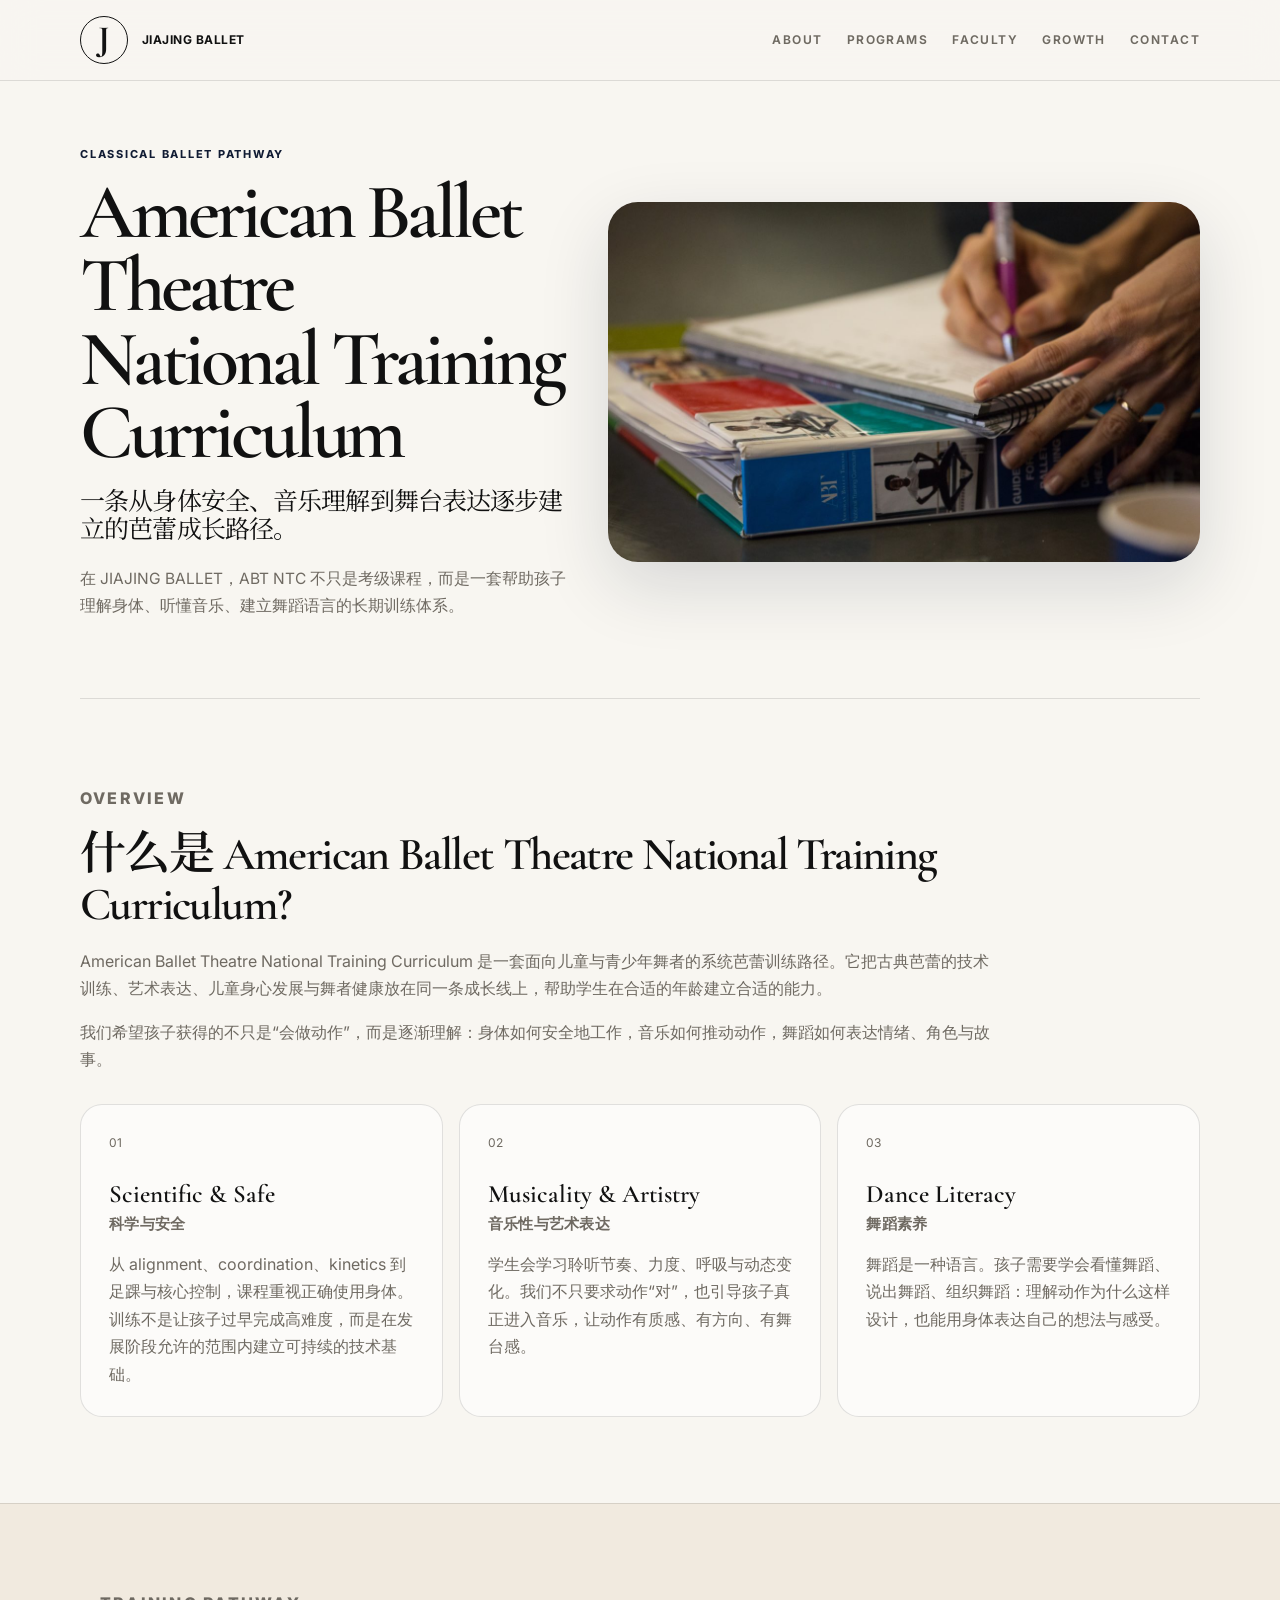
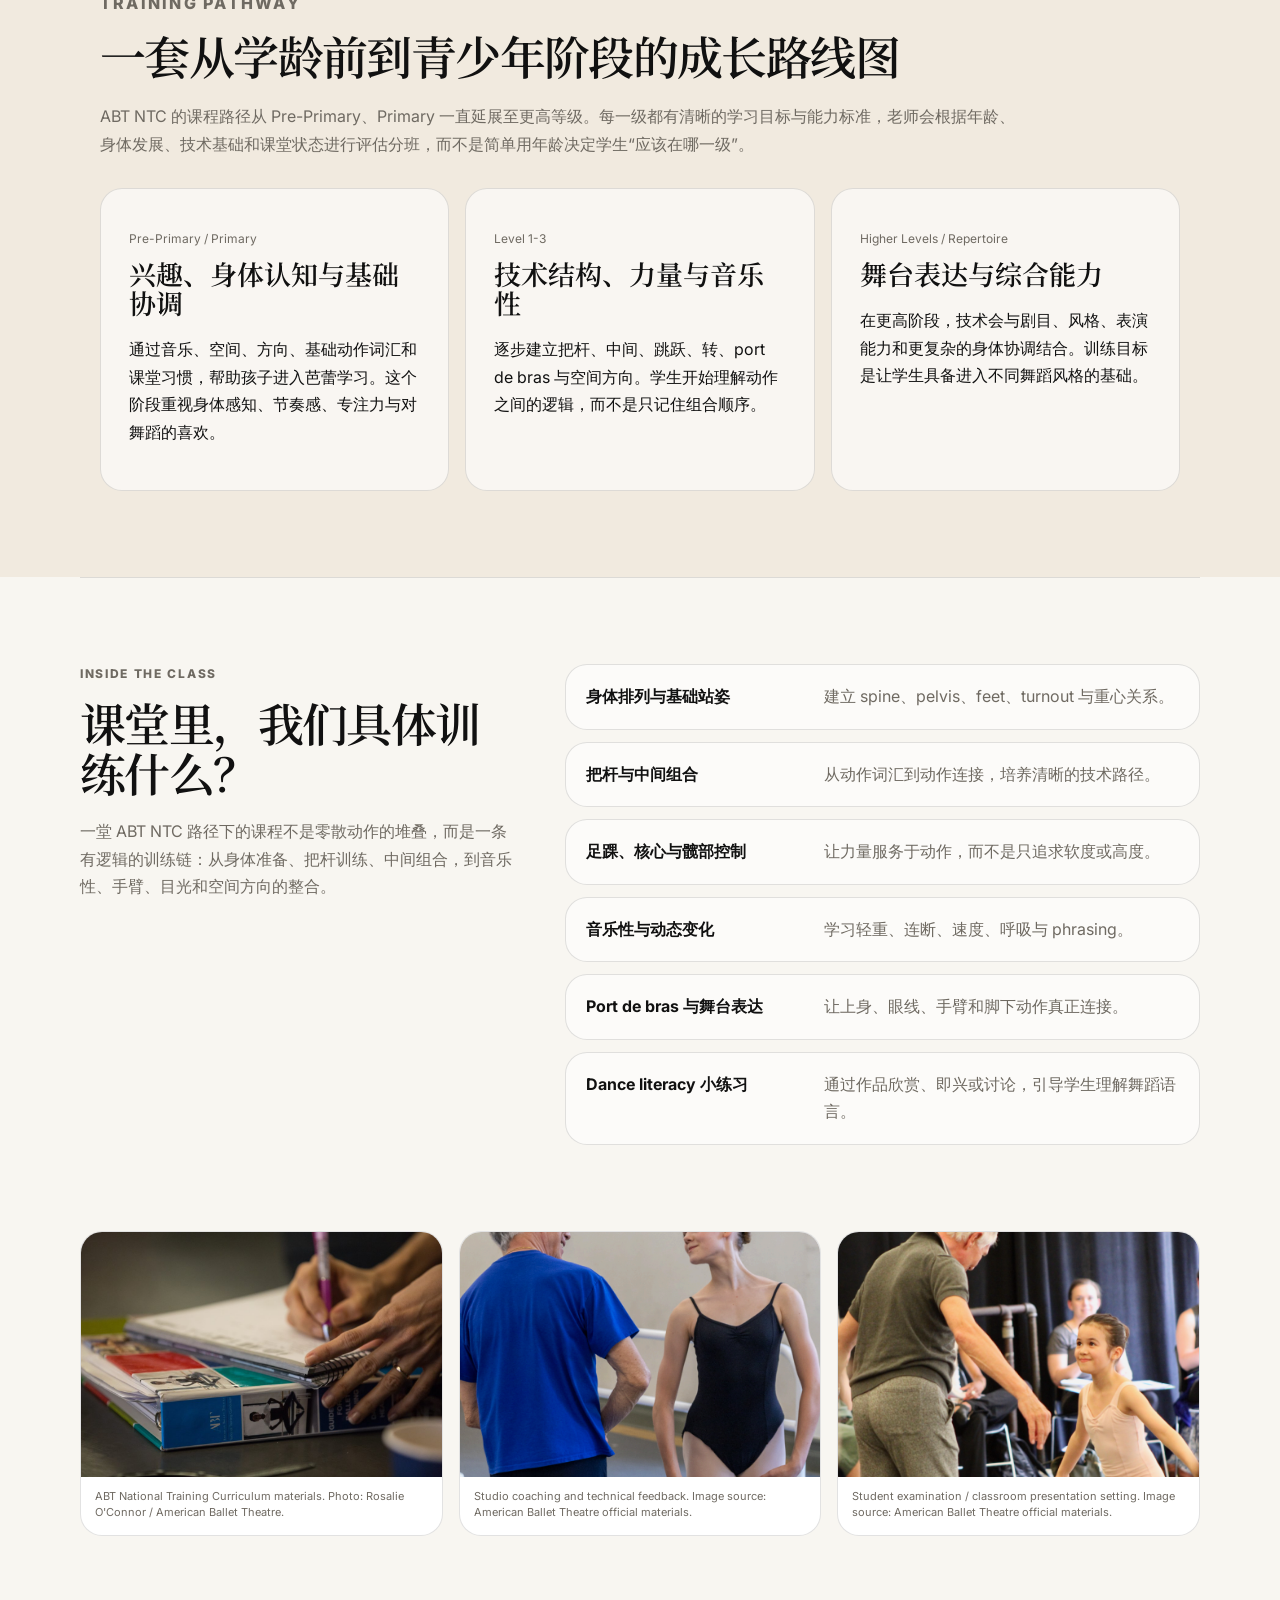
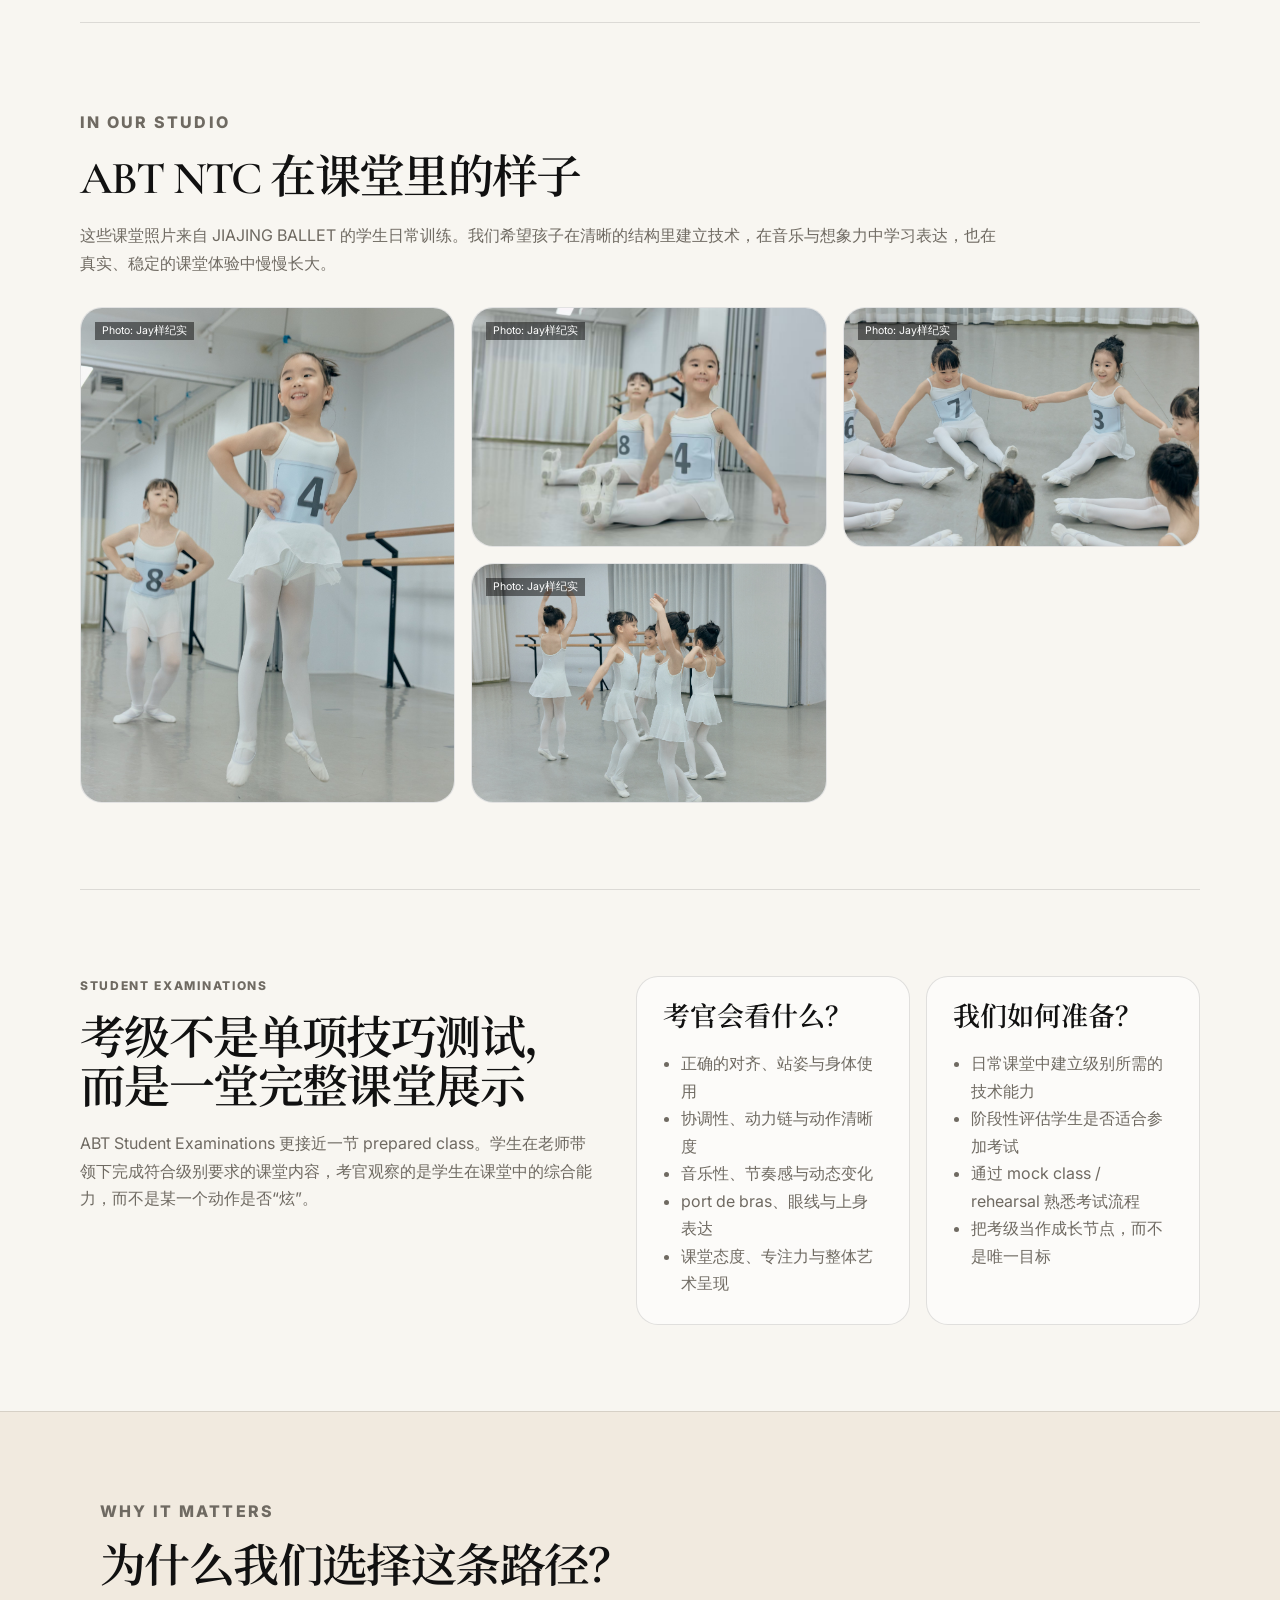
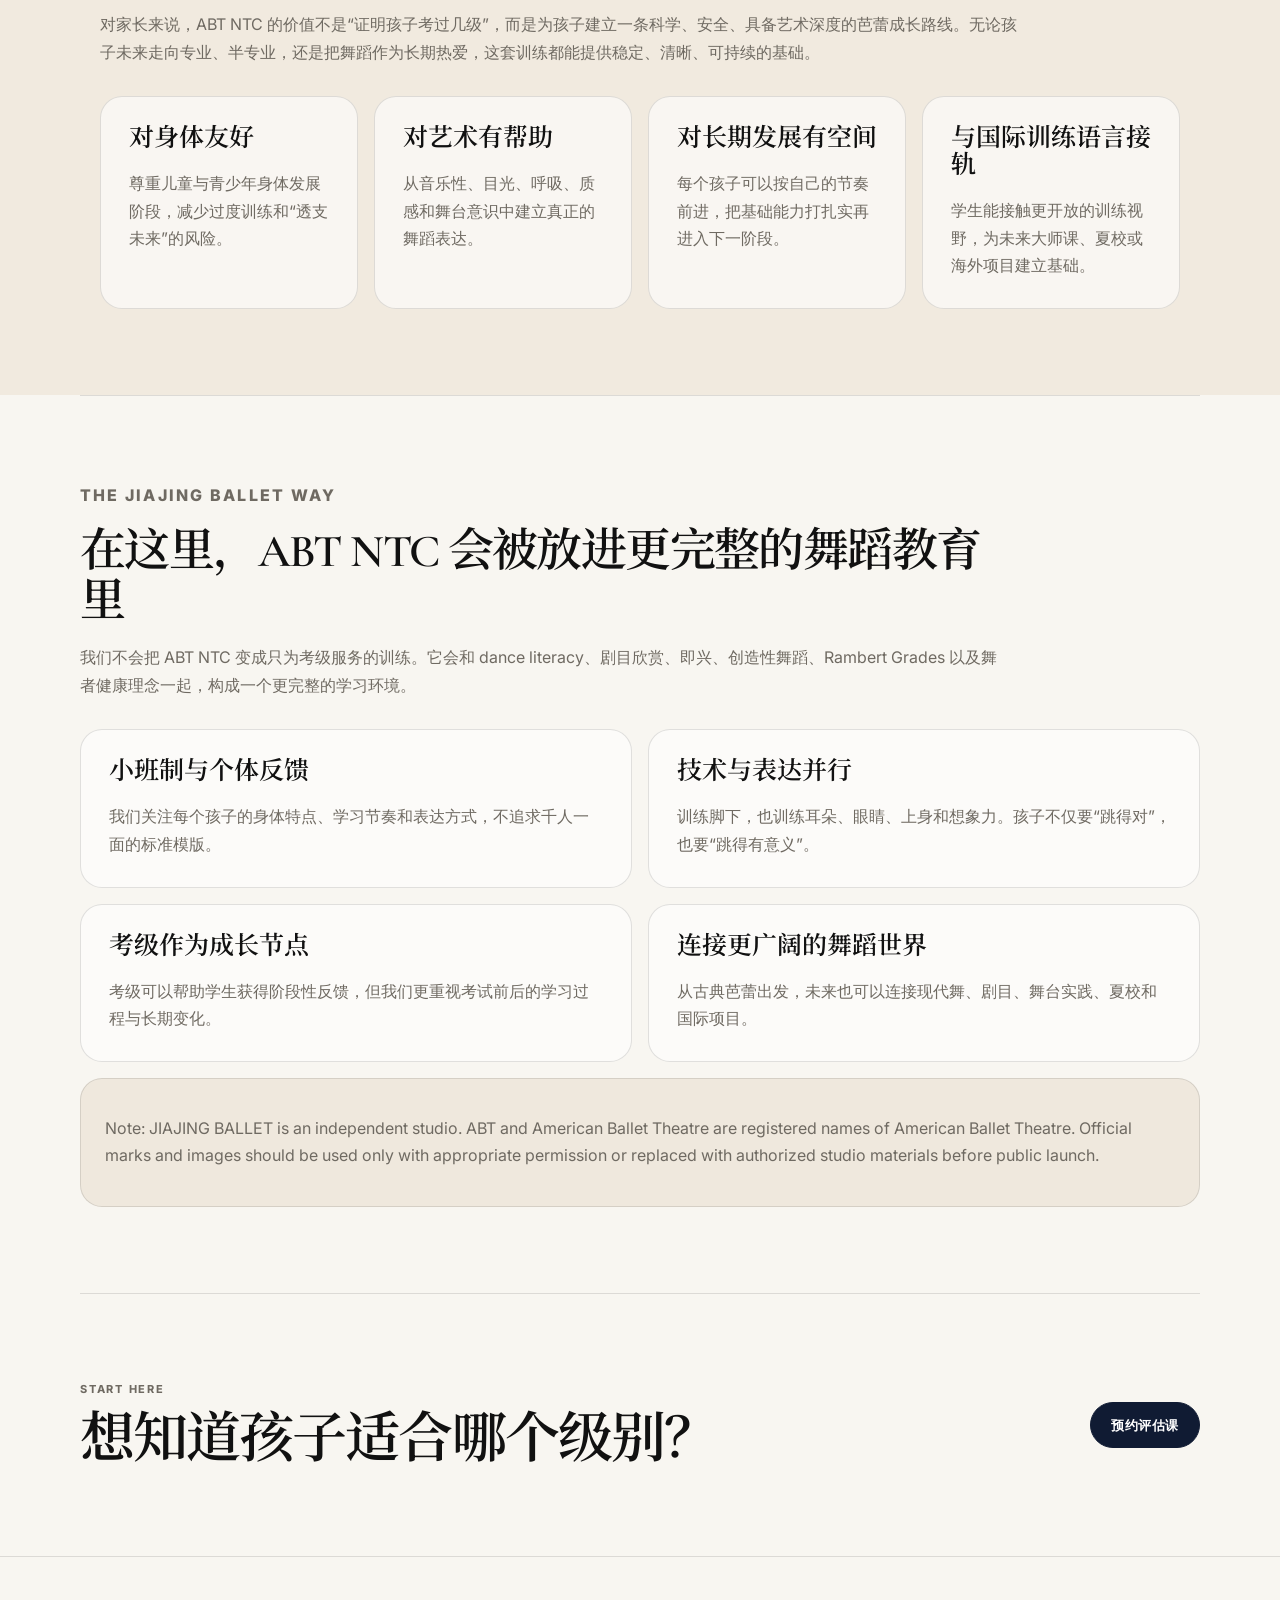
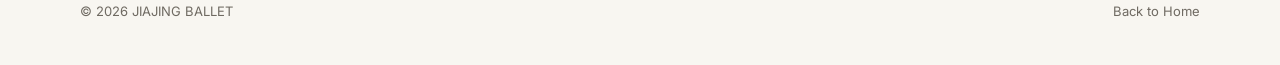
==== commit 5e3b9b5e: "Add files via upload" ====
--- a/programs/abt-ntc.html
+++ b/programs/abt-ntc.html
@@ -8,12 +8,12 @@
   <link rel="preconnect" href="https://fonts.googleapis.com">
   <link rel="preconnect" href="https://fonts.gstatic.com" crossorigin>
   <link href="https://fonts.googleapis.com/css2?family=Cormorant+Garamond:wght@500;600;700&family=Inter:wght@400;500;600;700&family=Noto+Serif+SC:wght@500;600;700&display=swap" rel="stylesheet">
-  <link rel="stylesheet" href="../styles.css?v=21" />
+  <link rel="stylesheet" href="../styles.css?v=26" />
 </head>
 <body>
   <header class="site-header">
     <a class="logo" href="../index.html#hero" aria-label="JIAJING BALLET Home">
-      <span class="logo-mark">JB</span>
+      <span class="logo-mark">J</span>
       <span class="logo-text">JIAJING BALLET</span>
     </a>
     <button class="nav-toggle" aria-label="打开菜单" aria-expanded="false"><span></span><span></span><span></span></button>
